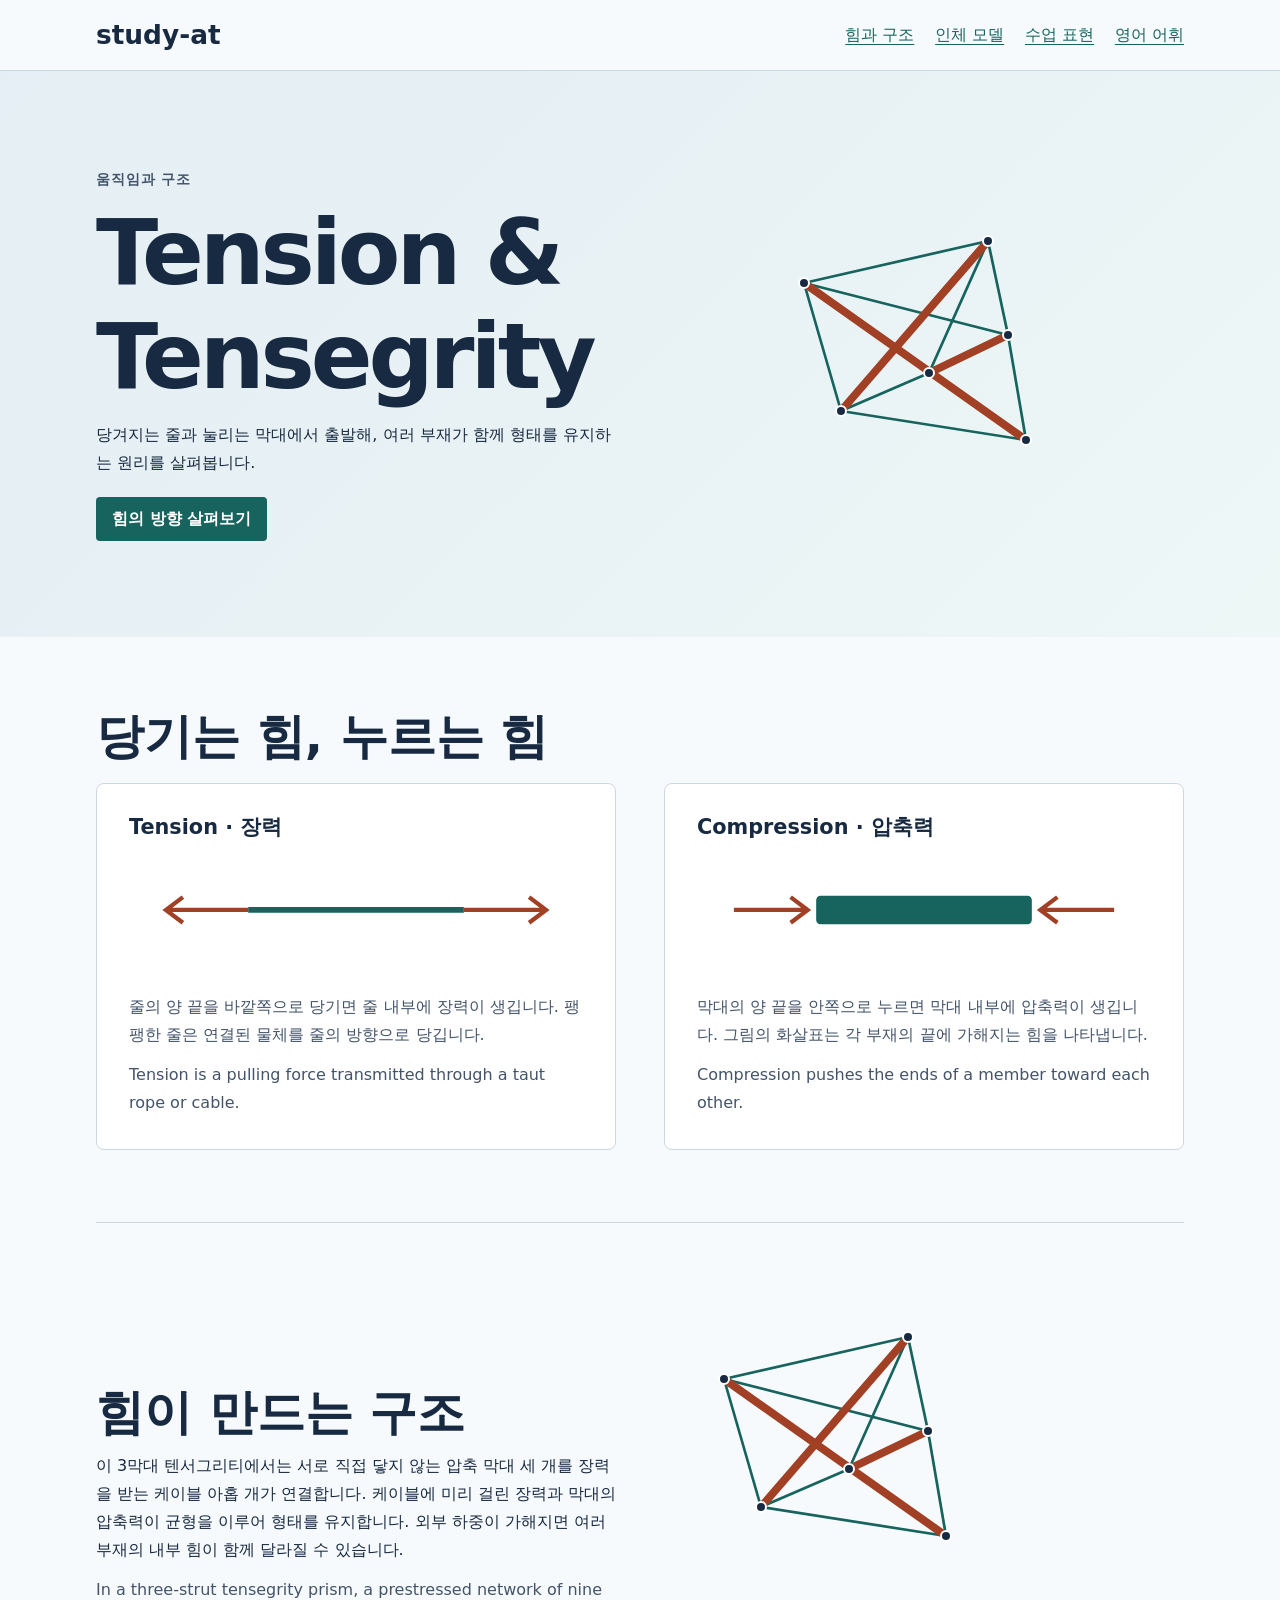
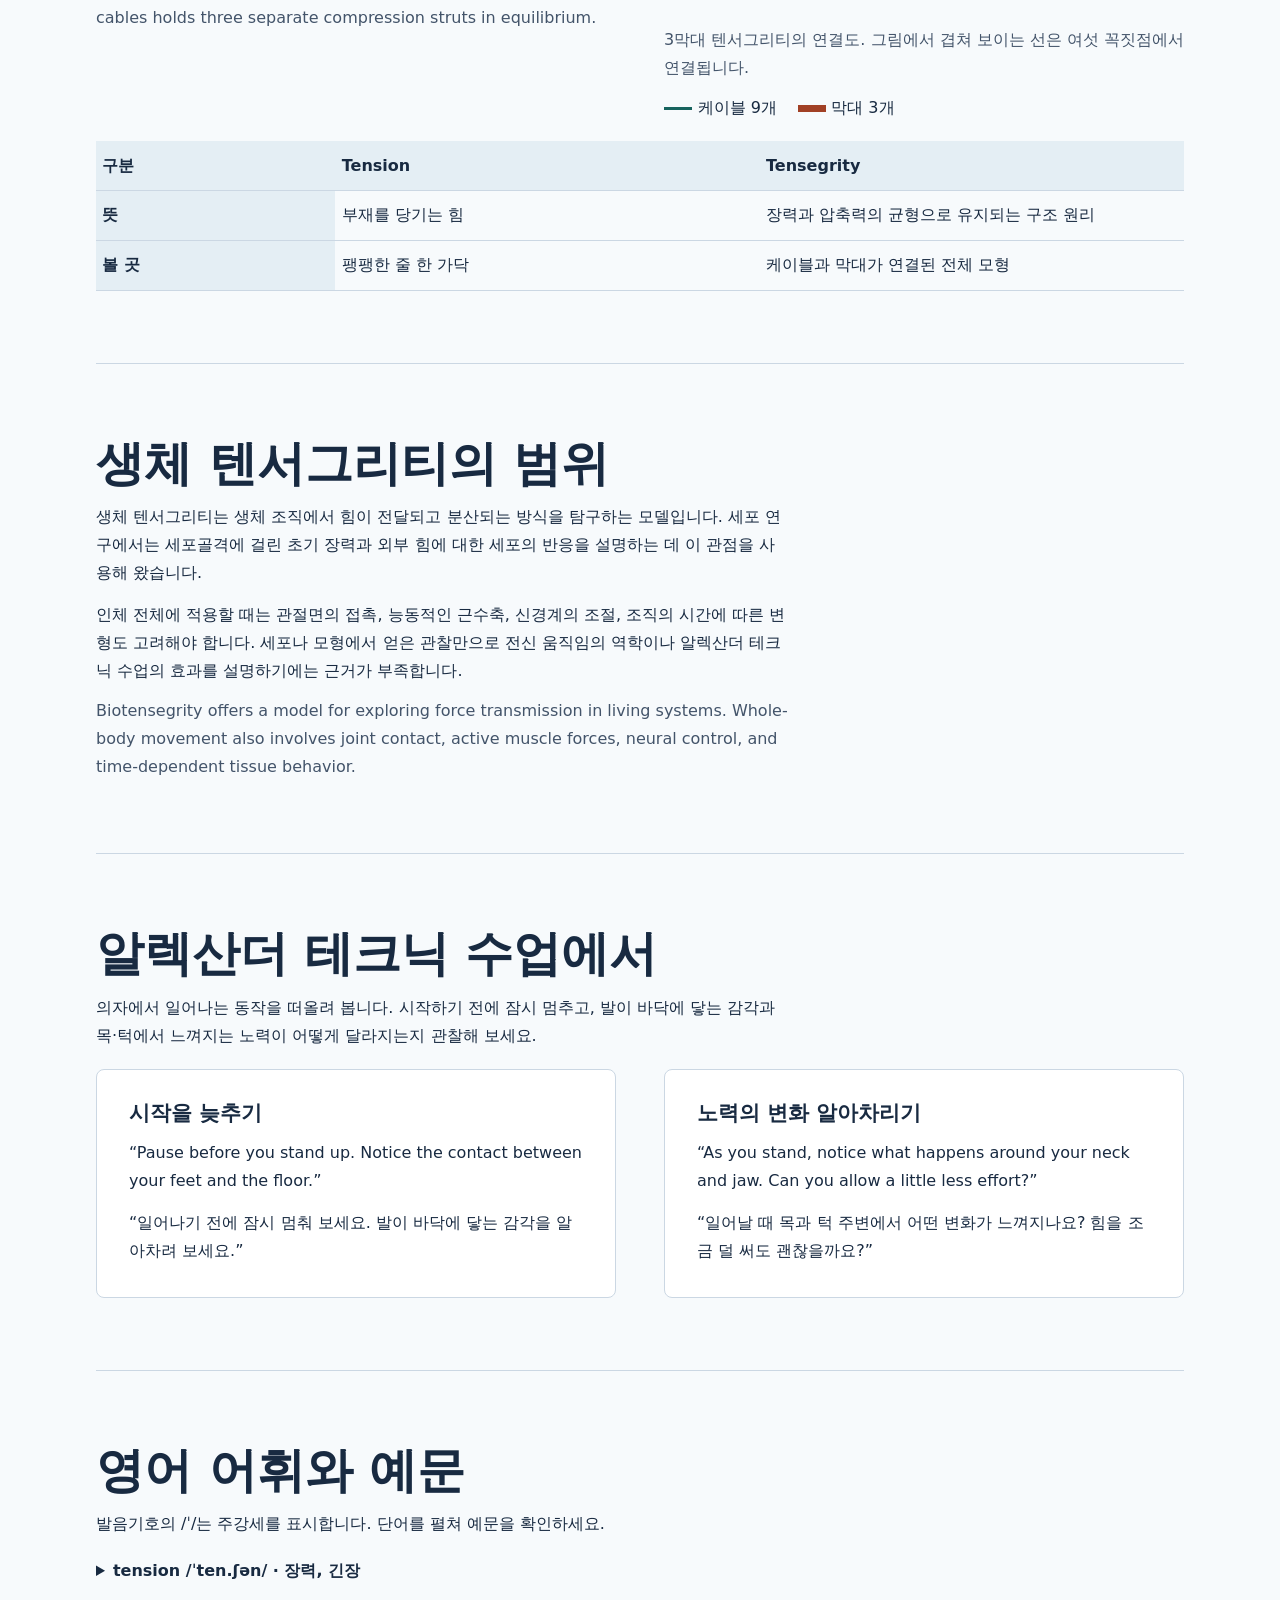
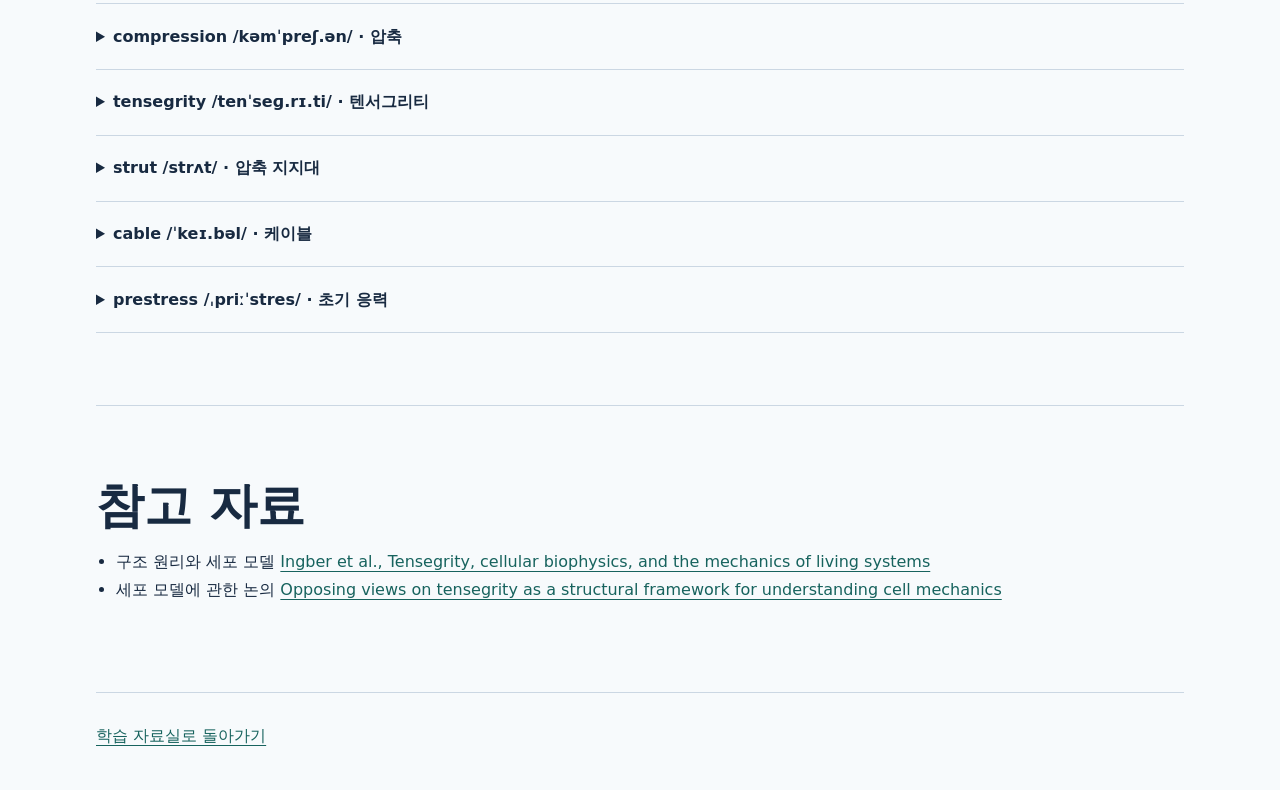
==== lessons/tension-tensegrity.html @ 8dad321e "Add lessons/tension-tensegrity.html" ====
<!doctype html>
<html lang="ko">
<head><meta charset="utf-8"><meta name="viewport" content="width=device-width,initial-scale=1"><meta name="description" content="장력, 압축력, 텐서그리티를 그림과 한영 예문으로 배우는 알렉산더 테크닉 학습 자료"><title>Tension &amp; Tensegrity · study-at</title><link rel="stylesheet" href="../style.css"></head>
<body>
<a class="skip" href="#main">본문으로 건너뛰기</a>
<header><div class="wrap bar"><a class="brand" lang="en" href="../">study-at</a><nav aria-label="이 자료의 목차"><a href="#forces">힘과 구조</a><a href="#body">인체 모델</a><a href="#practice">수업 표현</a><a href="#words">영어 어휘</a></nav></div></header>
<main id="main">
<div class="hero"><div class="wrap hero-grid"><div><p class="eyebrow">움직임과 구조</p><h1 lang="en">Tension &amp;<br>Tensegrity</h1><p>당겨지는 줄과 눌리는 막대에서 출발해, 여러 부재가 함께 형태를 유지하는 원리를 살펴봅니다.</p><a class="button" href="#forces">힘의 방향 살펴보기</a></div><img src="prism.svg" width="360" height="310" alt="" style="max-width:100%;height:auto"></div></div>
<section class="wrap block" id="forces"><h2>당기는 힘, 누르는 힘</h2>
<div class="cards">
<figure class="card"><h3><span lang="en">Tension</span> · 장력</h3>
<svg viewBox="0 0 320 100" role="img" aria-label="줄의 왼쪽 끝은 왼쪽으로, 오른쪽 끝은 오른쪽으로 당깁니다">
<path stroke="#17635e" stroke-width="4" d="M84 50H236"/><path class="force" d="M84 50H26m12-9-12 9 12 9M236 50h58m-12-9 12 9-12 9"/>
</svg><figcaption>줄의 양 끝을 바깥쪽으로 당기면 줄 내부에 장력이 생깁니다. 팽팽한 줄은 연결된 물체를 줄의 방향으로 당깁니다.</figcaption><p class="english" lang="en">Tension is a pulling force transmitted through a taut rope or cable.</p></figure>
<figure class="card"><h3><span lang="en">Compression</span> · 압축력</h3>
<svg viewBox="0 0 320 100" role="img" aria-label="막대의 양 끝에 중심을 향하는 화살표가 있습니다">
<rect x="84" y="40" width="152" height="20" rx="3" fill="#17635e"/><path class="force" d="M26 50h52m-12-9 12 9-12 9M294 50h-52m12-9-12 9 12 9"/>
</svg><figcaption>막대의 양 끝을 안쪽으로 누르면 막대 내부에 압축력이 생깁니다. 그림의 화살표는 각 부재의 끝에 가해지는 힘을 나타냅니다.</figcaption><p class="english" lang="en">Compression pushes the ends of a member toward each other.</p></figure>
</div></section>
<section class="wrap block" id="structure"><div class="hero-grid"><div><h2>힘이 만드는 구조</h2><p>이 3막대 텐서그리티에서는 서로 직접 닿지 않는 압축 막대 세 개를 장력을 받는 케이블 아홉 개가 연결합니다. 케이블에 미리 걸린 장력과 막대의 압축력이 균형을 이루어 형태를 유지합니다. 외부 하중이 가해지면 여러 부재의 내부 힘이 함께 달라질 수 있습니다.</p><p class="english" lang="en">In a three-strut tensegrity prism, a prestressed network of nine cables holds three separate compression struts in equilibrium.</p></div>
<figure><img src="prism.svg" width="360" height="310" alt="삼각형 두 개와 층 사이를 잇는 케이블 세 개, 서로 다른 꼭짓점을 연결하는 두꺼운 압축 막대 세 개" style="max-width:100%;height:auto"><figcaption>3막대 텐서그리티의 연결도. 그림에서 겹쳐 보이는 선은 여섯 꼭짓점에서 연결됩니다.</figcaption><div class="legend"><span><i class="key" aria-hidden="true"></i>케이블 9개</span><span><i class="key strut" aria-hidden="true"></i>막대 3개</span></div></figure></div>
<table aria-label="장력과 텐서그리티 비교"><thead><tr><th scope="col">구분</th><th scope="col" lang="en">Tension</th><th scope="col" lang="en">Tensegrity</th></tr></thead><tbody>
<tr><th scope="row">뜻</th><td>부재를 당기는 힘</td><td>장력과 압축력의 균형으로 유지되는 구조 원리</td></tr>
<tr><th scope="row">볼 곳</th><td>팽팽한 줄 한 가닥</td><td>케이블과 막대가 연결된 전체 모형</td></tr>
</tbody></table></section>
<section class="wrap block" id="body"><h2>생체 텐서그리티의 범위</h2><p>생체 텐서그리티는 생체 조직에서 힘이 전달되고 분산되는 방식을 탐구하는 모델입니다. 세포 연구에서는 세포골격에 걸린 초기 장력과 외부 힘에 대한 세포의 반응을 설명하는 데 이 관점을 사용해 왔습니다.</p><p>인체 전체에 적용할 때는 관절면의 접촉, 능동적인 근수축, 신경계의 조절, 조직의 시간에 따른 변형도 고려해야 합니다. 세포나 모형에서 얻은 관찰만으로 전신 움직임의 역학이나 알렉산더 테크닉 수업의 효과를 설명하기에는 근거가 부족합니다.</p><p class="english" lang="en">Biotensegrity offers a model for exploring force transmission in living systems. Whole-body movement also involves joint contact, active muscle forces, neural control, and time-dependent tissue behavior.</p></section>
<section class="wrap block" id="practice"><h2>알렉산더 테크닉 수업에서</h2><p>의자에서 일어나는 동작을 떠올려 봅니다. 시작하기 전에 잠시 멈추고, 발이 바닥에 닿는 감각과 목·턱에서 느껴지는 노력이 어떻게 달라지는지 관찰해 보세요.</p>
<div class="cards"><article class="card"><h3>시작을 늦추기</h3><p lang="en">“Pause before you stand up. Notice the contact between your feet and the floor.”</p><p>“일어나기 전에 잠시 멈춰 보세요. 발이 바닥에 닿는 감각을 알아차려 보세요.”</p></article>
<article class="card"><h3>노력의 변화 알아차리기</h3><p lang="en">“As you stand, notice what happens around your neck and jaw. Can you allow a little less effort?”</p><p>“일어날 때 목과 턱 주변에서 어떤 변화가 느껴지나요? 힘을 조금 덜 써도 괜찮을까요?”</p></article></div>
</section>
<section class="wrap block" id="words"><h2>영어 어휘와 예문</h2>
<p>발음기호의 /ˈ/는 주강세를 표시합니다. 단어를 펼쳐 예문을 확인하세요.</p>
<details><summary><span lang="en">tension /ˈten.ʃən/</span> · 장력, 긴장</summary><p lang="en">The cable is under tension. I feel tension in my jaw.</p><p>케이블에 장력이 걸려 있다. 턱에서 긴장감이 느껴진다. <span lang="en">Under tension</span>은 역학적 상태, <span lang="en">feel tension</span>은 여기서 주관적 감각을 표현합니다.</p></details>
<details><summary><span lang="en">compression /kəmˈpreʃ.ən/</span> · 압축</summary><p lang="en">The strut is in compression.</p><p>막대가 압축력을 받고 있다.</p></details>
<details><summary><span lang="en">tensegrity /tenˈseɡ.rɪ.ti/</span> · 텐서그리티</summary><p lang="en">The tensegrity model holds its shape through a balance of tension and compression.</p><p>텐서그리티 모형은 장력과 압축력의 균형으로 형태를 유지한다.</p></details>
<details><summary><span lang="en">strut /strʌt/</span> · 압축 지지대</summary><p lang="en">Each strut connects two nodes.</p><p>각 막대는 두 꼭짓점을 연결한다.</p></details>
<details><summary><span lang="en">cable /ˈkeɪ.bəl/</span> · 케이블</summary><p lang="en">The cables pull on the ends of the struts.</p><p>케이블은 막대의 끝을 당긴다.</p></details>
<details><summary><span lang="en">prestress /ˌpriːˈstres/</span> · 초기 응력</summary><p lang="en">The model has prestress before any extra load is applied.</p><p>모형에는 추가 하중을 가하기 전부터 초기 응력이 걸려 있다.</p></details>
</section>
<section class="wrap block"><h2>참고 자료</h2><ul>
<li>구조 원리와 세포 모델 <a href="https://pmc.ncbi.nlm.nih.gov/articles/PMC4112545/" lang="en">Ingber et al., Tensegrity, cellular biophysics, and the mechanics of living systems</a></li>
<li>세포 모델에 관한 논의 <a href="https://journals.physiology.org/doi/full/10.1152/jappl.2000.89.4.1663" lang="en">Opposing views on tensegrity as a structural framework for understanding cell mechanics</a></li>
</ul></section>
</main><footer class="wrap"><a href="../">학습 자료실로 돌아가기</a></footer>
</body></html>
---- style.css ----
:root{color-scheme:light;--paper:#f7fafc;--ink:#182a41;--muted:#43546a;--green:#17635e;--line:#cbd7e3;--clay:#a14025;--wash:#e4eef4;--white:#ffffff}
*{box-sizing:border-box}
body{margin:0;background:var(--paper);color:var(--ink);font:1rem/1.75 system-ui,"Apple SD Gothic Neo",sans-serif}
.wrap{width:min(100% - 2.5rem,68rem);margin-inline:auto}
header{border-bottom:1px solid var(--line)}
.bar, nav,.legend{display:flex;align-items:center;flex-wrap:wrap;gap:.5rem 1.3rem}
.bar{justify-content:space-between;padding-block:.8rem}
nav a,.brand{display:inline-flex;align-items:center;min-height:44px}
.brand{font:700 1.65rem system-ui,sans-serif;text-decoration:none;color:var(--ink)}
a{color:var(--green);text-underline-offset:.22em}
:focus-visible{outline:3px solid var(--clay);outline-offset:4px}
.skip{position:absolute;top:.5rem;left:.5rem;transform:translateY(-150%);background:var(--white);padding:.5rem;z-index:2}
.skip:focus{transform:none}
.hero{padding-block:clamp(2.7rem,8vw,6rem);background:var(--wash)}
.hero-grid,.cards{display:grid;grid-template-columns:repeat(2,minmax(0,1fr));gap:clamp(1rem,4vw,3rem);align-items:center}
small,.eyebrow{font-size:.875rem;color:var(--muted);letter-spacing:.06em}
h1,h2,h3,p,figure{margin:0}
h1,h2,h3{line-height:1.13}
h1,h2{font-family:system-ui,"Apple SD Gothic Neo",sans-serif}
h1{font-size:clamp(2.9rem,8vw,6.8rem);letter-spacing:-.045em}
h2{font-size:clamp(1.75rem,5vw,3rem)}
h3{font-size:1.3rem}
p{margin-top:.85rem;max-width:68ch}
section.block{padding-block:clamp(2.5rem,6vw,4.5rem);border-bottom:1px solid var(--line)}
.card{background:var(--white);border:1px solid var(--line);border-radius:.5rem;padding:clamp(1rem,3vw,2rem);align-self:stretch}
.cards,.card + .card{margin-top:1.2rem}
.cards .card + .card{margin-top:0}
.tag{color:var(--clay);font-weight:700}
.eyebrow{margin:0 0 .65rem;font-weight:700}
.button{display:inline-flex;min-height:44px;align-items:center;margin-top:1.25rem;padding:.45rem 1rem;background:var(--green);color:var(--white);border-radius:.25rem;text-decoration:none;font-weight:650}
svg{width:100%;height:auto;display:block}
.cables{stroke:#17635e;stroke-width:2.5;fill:none;stroke-linejoin:round}
.struts{stroke:#a14025;stroke-width:8;fill:none;stroke-linecap:round}
.joints{fill:#182a41;stroke:#ffffff;stroke-width:1.8}
.force{stroke:#a14025;stroke-width:3;fill:none}
figcaption,.english{color:var(--muted);margin-top:.75rem}
.legend{margin-top:.75rem}
.key{display:inline-block;width:1.75rem;vertical-align:middle;margin-right:.35rem;border-top:3px solid var(--green)}
.key.strut{border-top:7px solid var(--clay)}
table{border-collapse:collapse;width:100%;margin-top:1.2rem;table-layout:fixed}
th,td{vertical-align:top;text-align:left;border-bottom:1px solid var(--line);padding:.65rem .4rem;overflow-wrap:anywhere}
thead,tbody th{background:var(--wash)}
th:first-child{width:22%}
details{border-bottom:1px solid var(--line);padding-block:.6rem}
summary{cursor:pointer;padding:.55rem 0;font-weight:700;min-height:44px}
footer{padding-block:1.8rem 2.5rem;color:var(--muted)}
ul{padding-left:1.25em}
@media(max-width:43rem){.hero-grid,.cards{grid-template-columns:1fr}.hero svg{max-width:20rem;margin-inline:auto}}
.hero{background:linear-gradient(135deg,#e4eef4,#edf7f6)}
.hero-grid>img{justify-self:center;max-width:min(100%,23rem)!important}
h1{font-size:clamp(2.65rem,7.3vw,5.7rem)}
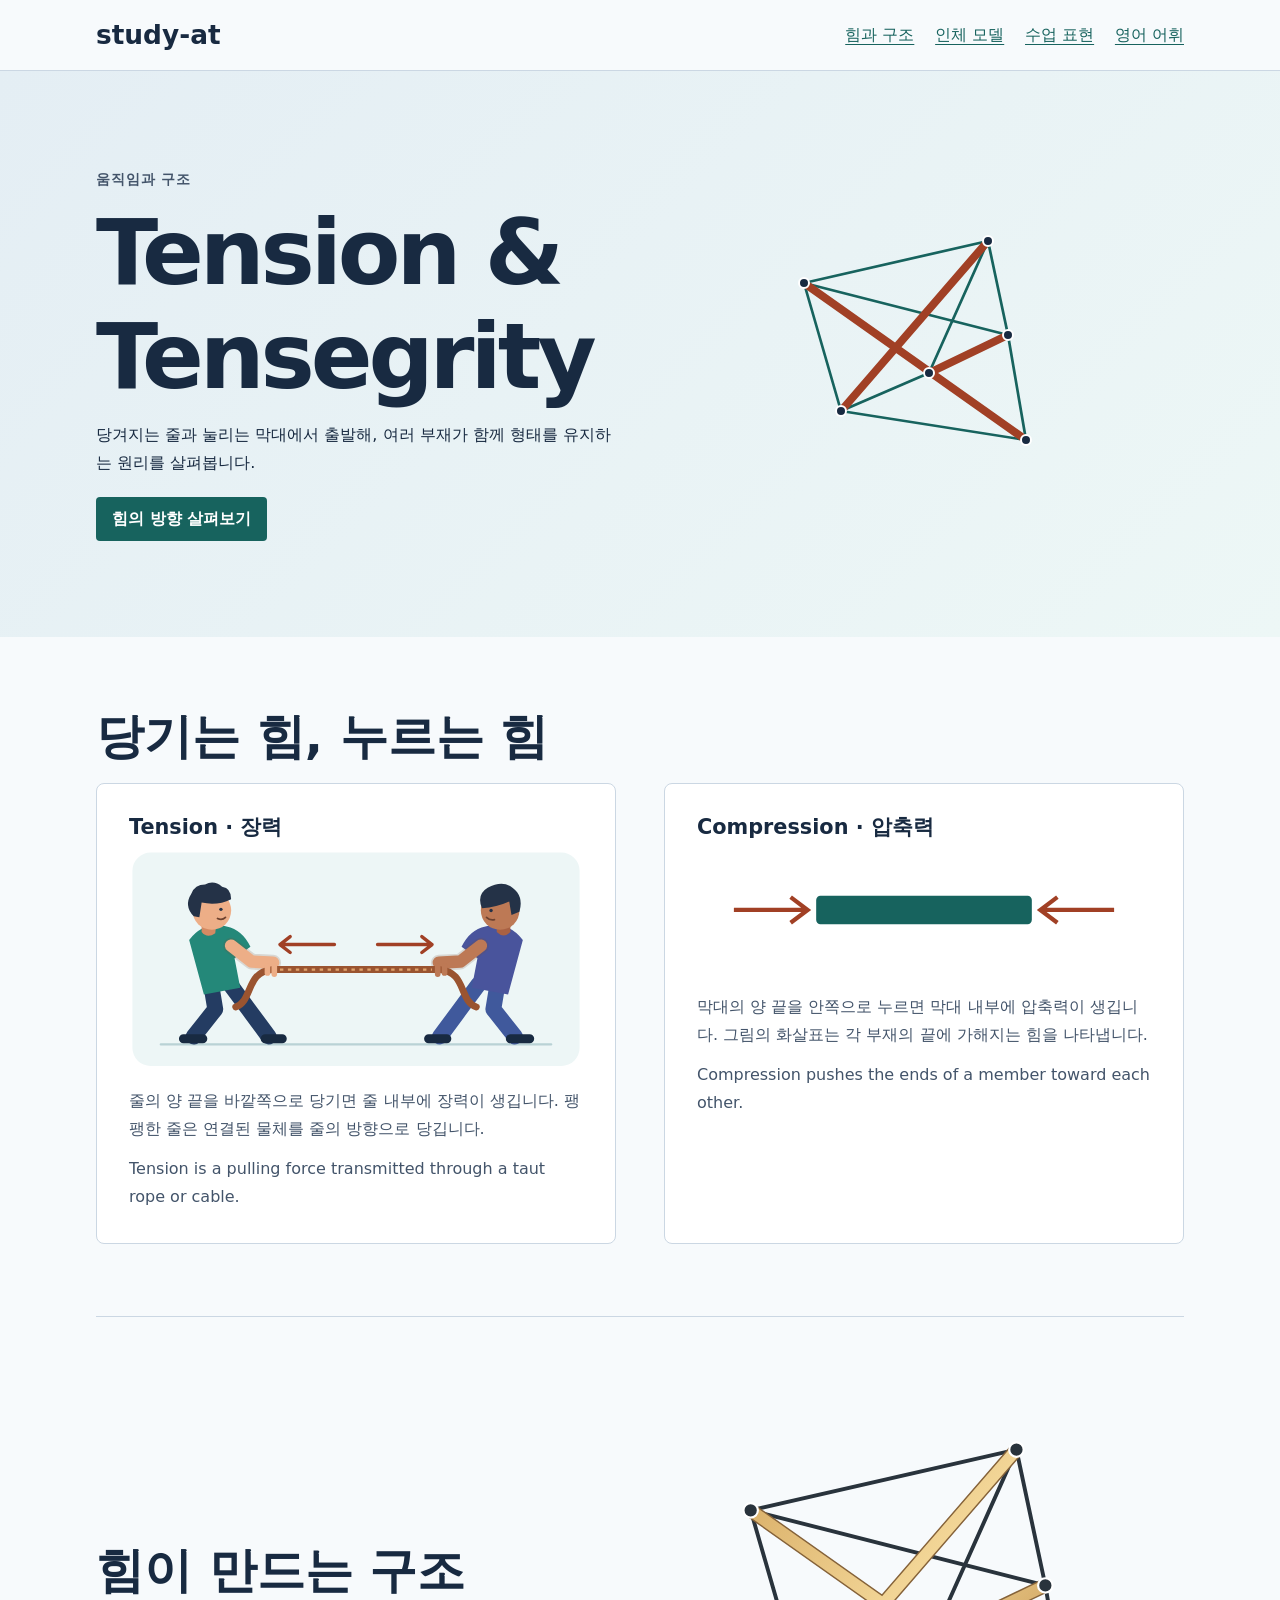
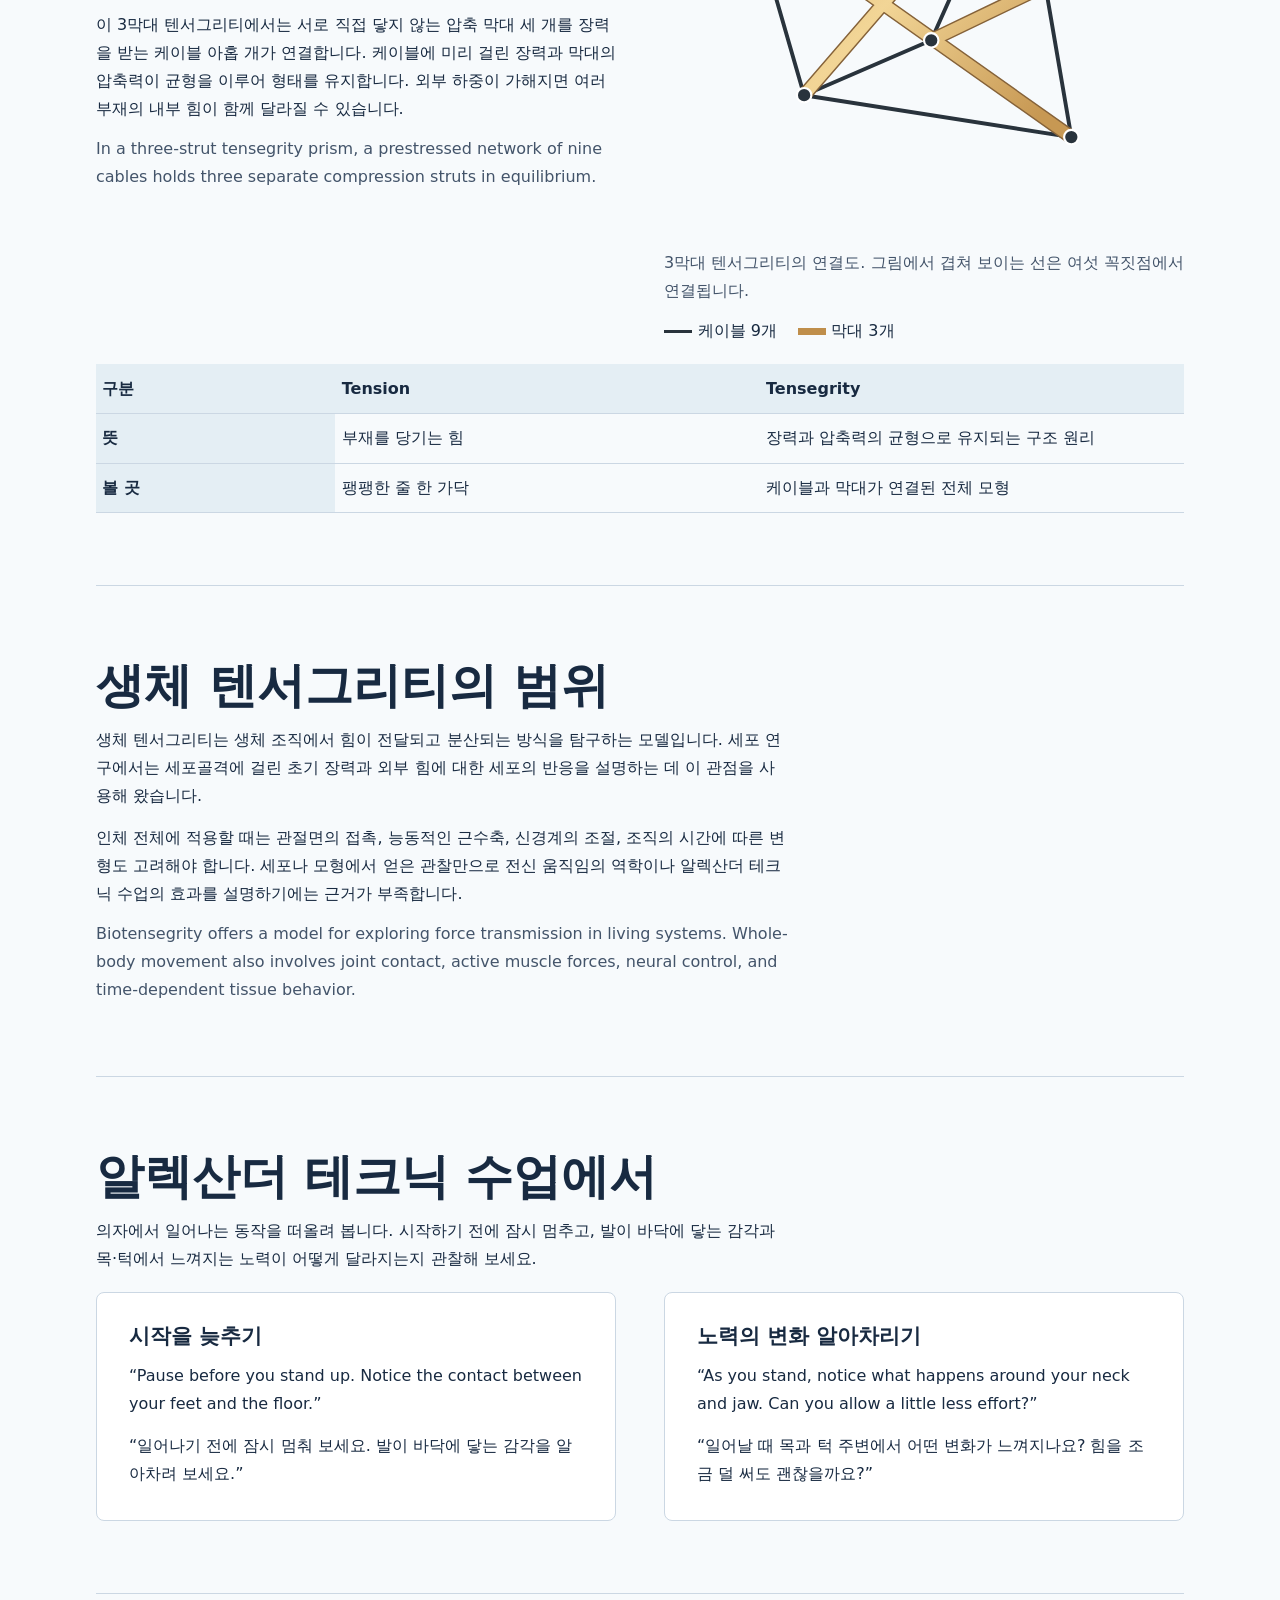
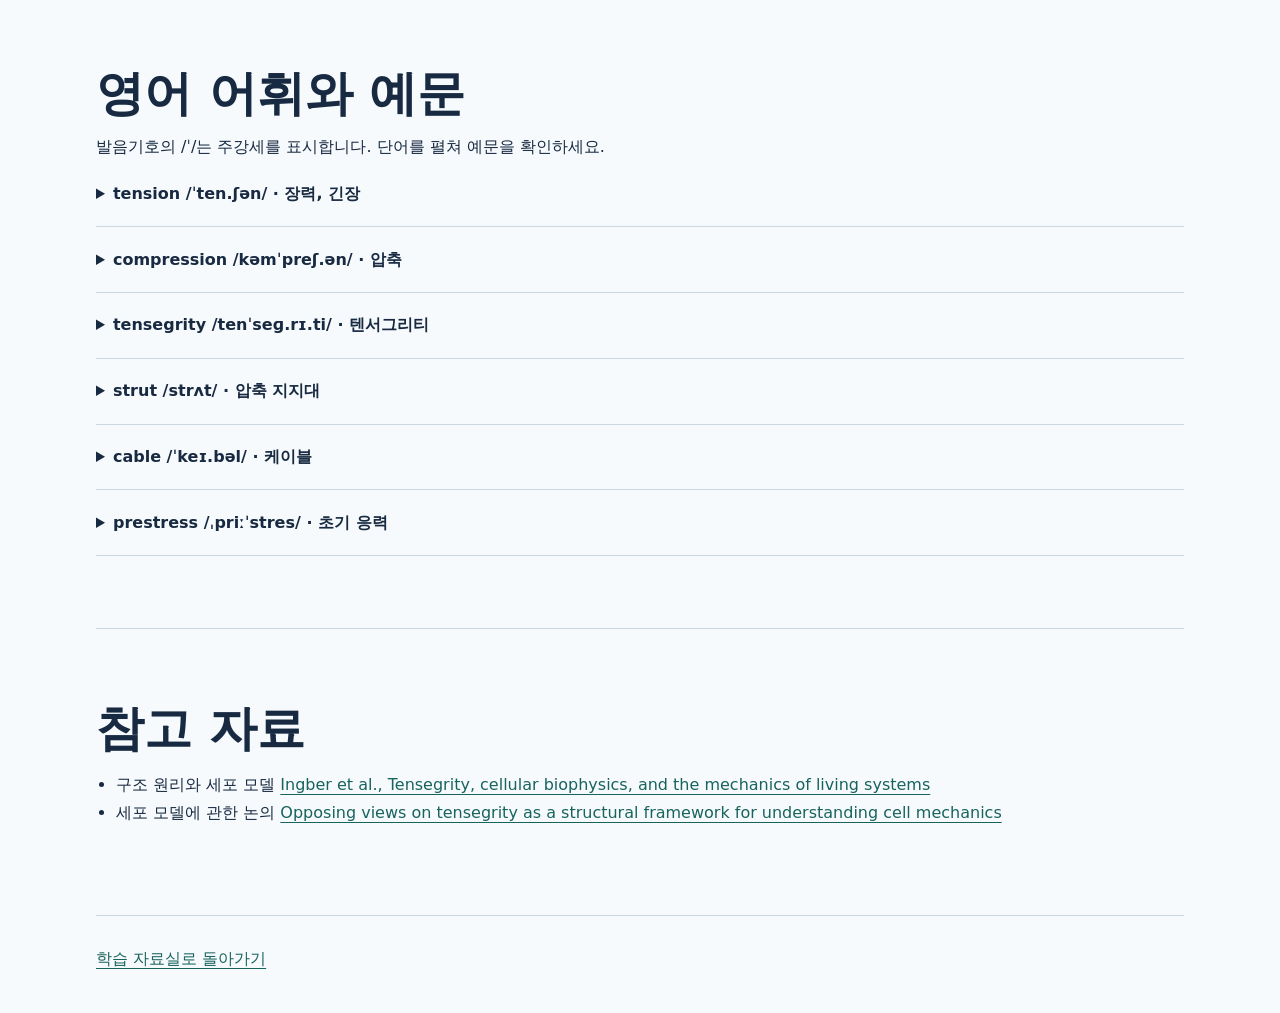
==== commit 83863b16: "Illustrate tension with people and give struts a wood finish" ====
--- a/lessons/tension-tensegrity.html
+++ b/lessons/tension-tensegrity.html
@@ -9,8 +9,33 @@
 <section class="wrap block" id="forces"><h2>당기는 힘, 누르는 힘</h2>
 <div class="cards">
 <figure class="card"><h3><span lang="en">Tension</span> · 장력</h3>
-<svg viewBox="0 0 320 100" role="img" aria-label="줄의 왼쪽 끝은 왼쪽으로, 오른쪽 끝은 오른쪽으로 당깁니다">
-<path stroke="#17635e" stroke-width="4" d="M84 50H236"/><path class="force" d="M84 50H26m12-9-12 9 12 9M236 50h58m-12-9 12 9-12 9"/>
+<svg viewBox="0 0 400 208" role="img" aria-label="두 사람이 팽팽한 줄을 잡아당깁니다. 왼쪽 사람은 줄을 왼쪽으로, 오른쪽 사람은 줄을 오른쪽으로 당깁니다.">
+  <rect x="3" y="12" width="394" height="188" rx="16" fill="#edf6f6"/>
+  <path d="M28 181H372" stroke="#b9d2d5" stroke-width="2" stroke-linecap="round"/>
+  <!-- Feet and legs brace against the floor. -->
+  <path d="m72 126 4 24-19 24m32-46 17 23 17 23" fill="none" stroke="#243c62" stroke-width="14" stroke-linecap="round" stroke-linejoin="round"/>
+  <path d="m325 126-4 24 19 24m-32-46-17 23-17 23" fill="none" stroke="#40599c" stroke-width="14" stroke-linecap="round" stroke-linejoin="round"/>
+  <path d="M48 176h17m55 0h15m201 0h17m-89 0h16" fill="none" stroke="#182a41" stroke-width="8" stroke-linecap="round"/>
+  <!-- Torso silhouettes and faces. -->
+  <path d="M53 89q13-17 33-12 14 3 21 18l-14 10 5 26-32 6z" fill="#248879"/>
+  <path d="M347 89q-13-17-33-12-14 3-21 18l14 10-5 26 32 6z" fill="#49549c"/>
+  <path d="M64 74v8q5 6 12 1l1-10" fill="#d48a63"/>
+  <path d="M324 73v9q6 6 12 0v-9" fill="#a96143"/>
+  <circle cx="73" cy="63" r="17" fill="#edae87"/>
+  <circle cx="327" cy="63" r="17" fill="#bd7955"/>
+  <path d="M57 68q-9-9-2-20 3-8 12-8 8-4 15 2 8 1 8 11-12 6-26 3l-2 13z" fill="#243247"/>
+  <path d="M311 61q-5-12 5-18 16-9 26 4 5 7 2 17l-7 3-2-12q-11 5-24 6z" fill="#243247"/>
+  <g fill="#243247"><circle cx="81" cy="62" r="1.5"/><circle cx="319" cy="63" r="1.5"/></g>
+  <path d="M78 70q4 2 7-1m230 0q3 3 7 2" fill="none" stroke="#6e422f" stroke-width="1.5" stroke-linecap="round"/>
+  <!-- Hands meet the taut central span. The loose tails curve down. -->
+  <path d="m90 94 18 14 19 1m183-15-18 14-19 1" fill="none" stroke="#754735" stroke-opacity=".18" stroke-width="14" stroke-linecap="round" stroke-linejoin="round"/>
+  <path d="m90 94 18 14 19 1" fill="none" stroke="#edae87" stroke-width="11" stroke-linecap="round" stroke-linejoin="round"/>
+  <path d="m310 94-18 14-19 1" fill="none" stroke="#bd7955" stroke-width="11" stroke-linecap="round" stroke-linejoin="round"/>
+  <path d="M94 148c15-5 9-31 32-33h148c23 2 17 28 32 33" fill="none" stroke="#9a5430" stroke-width="6" stroke-linecap="round"/>
+  <path d="M133 115h134" fill="none" stroke="#e0a36c" stroke-width="2" stroke-dasharray="3 4"/>
+  <path d="M128 112v7m-6-7v6" stroke="#edae87" stroke-width="5" stroke-linecap="round"/>
+  <path d="M272 112v7m6-7v6" stroke="#bd7955" stroke-width="5" stroke-linecap="round"/>
+  <path class="force" d="M181 93h-48m9-7-9 7 9 7m77-7h48m-9-7 9 7-9 7" stroke-linecap="round" stroke-linejoin="round"/>
 </svg><figcaption>줄의 양 끝을 바깥쪽으로 당기면 줄 내부에 장력이 생깁니다. 팽팽한 줄은 연결된 물체를 줄의 방향으로 당깁니다.</figcaption><p class="english" lang="en">Tension is a pulling force transmitted through a taut rope or cable.</p></figure>
 <figure class="card"><h3><span lang="en">Compression</span> · 압축력</h3>
 <svg viewBox="0 0 320 100" role="img" aria-label="막대의 양 끝에 중심을 향하는 화살표가 있습니다">
@@ -18,7 +43,17 @@
 </svg><figcaption>막대의 양 끝을 안쪽으로 누르면 막대 내부에 압축력이 생깁니다. 그림의 화살표는 각 부재의 끝에 가해지는 힘을 나타냅니다.</figcaption><p class="english" lang="en">Compression pushes the ends of a member toward each other.</p></figure>
 </div></section>
 <section class="wrap block" id="structure"><div class="hero-grid"><div><h2>힘이 만드는 구조</h2><p>이 3막대 텐서그리티에서는 서로 직접 닿지 않는 압축 막대 세 개를 장력을 받는 케이블 아홉 개가 연결합니다. 케이블에 미리 걸린 장력과 막대의 압축력이 균형을 이루어 형태를 유지합니다. 외부 하중이 가해지면 여러 부재의 내부 힘이 함께 달라질 수 있습니다.</p><p class="english" lang="en">In a three-strut tensegrity prism, a prestressed network of nine cables holds three separate compression struts in equilibrium.</p></div>
-<figure><img src="prism.svg" width="360" height="310" alt="삼각형 두 개와 층 사이를 잇는 케이블 세 개, 서로 다른 꼭짓점을 연결하는 두꺼운 압축 막대 세 개" style="max-width:100%;height:auto"><figcaption>3막대 텐서그리티의 연결도. 그림에서 겹쳐 보이는 선은 여섯 꼭짓점에서 연결됩니다.</figcaption><div class="legend"><span><i class="key" aria-hidden="true"></i>케이블 9개</span><span><i class="key strut" aria-hidden="true"></i>막대 3개</span></div></figure></div>
+<figure><svg viewBox="0 0 360 310" role="img" aria-label="짙은 케이블 아홉 개와 밝은 나무색 압축 막대 세 개가 여섯 꼭짓점에서 연결됩니다">
+<defs><linearGradient id="wood-tone" x1="0%" y1="0%" x2="100%" y2="80%">
+  <stop offset="0%" stop-color="#d6aa62"/>
+  <stop offset="52%" stop-color="#f2d596"/>
+  <stop offset="100%" stop-color="#c79853"/>
+</linearGradient></defs>
+<!-- Three-node triangles, three interlayer cables, and three disjoint struts. -->
+<path fill="none" stroke="#29333c" stroke-width="2.7" stroke-linejoin="round" d="M60 84 L244 42 L264 136 Z M97 212 L185 174 L282 241 Z M60 84 L97 212 M244 42 L185 174 M264 136 L282 241"/>
+<g fill="none" stroke-linecap="round"><path stroke="#856239" stroke-width="10" d="M60 84 L282 241 M244 42 L97 212 M264 136 L185 174"/><path stroke="url(#wood-tone)" stroke-width="8" d="M60 84 L282 241 M244 42 L97 212 M264 136 L185 174"/></g>
+<g fill="#29333c" stroke="#ffffff" stroke-width="1.5"><circle cx="60" cy="84" r="5"/><circle cx="244" cy="42" r="5"/><circle cx="264" cy="136" r="5"/><circle cx="97" cy="212" r="5"/><circle cx="185" cy="174" r="5"/><circle cx="282" cy="241" r="5"/></g>
+</svg><figcaption>3막대 텐서그리티의 연결도. 그림에서 겹쳐 보이는 선은 여섯 꼭짓점에서 연결됩니다.</figcaption><div class="legend"><span><i class="key" style="border-color:#29333c" aria-hidden="true"></i>케이블 9개</span><span><i class="key strut" style="border-color:#bf8e4b" aria-hidden="true"></i>막대 3개</span></div></figure></div>
 <table aria-label="장력과 텐서그리티 비교"><thead><tr><th scope="col">구분</th><th scope="col" lang="en">Tension</th><th scope="col" lang="en">Tensegrity</th></tr></thead><tbody>
 <tr><th scope="row">뜻</th><td>부재를 당기는 힘</td><td>장력과 압축력의 균형으로 유지되는 구조 원리</td></tr>
 <tr><th scope="row">볼 곳</th><td>팽팽한 줄 한 가닥</td><td>케이블과 막대가 연결된 전체 모형</td></tr>
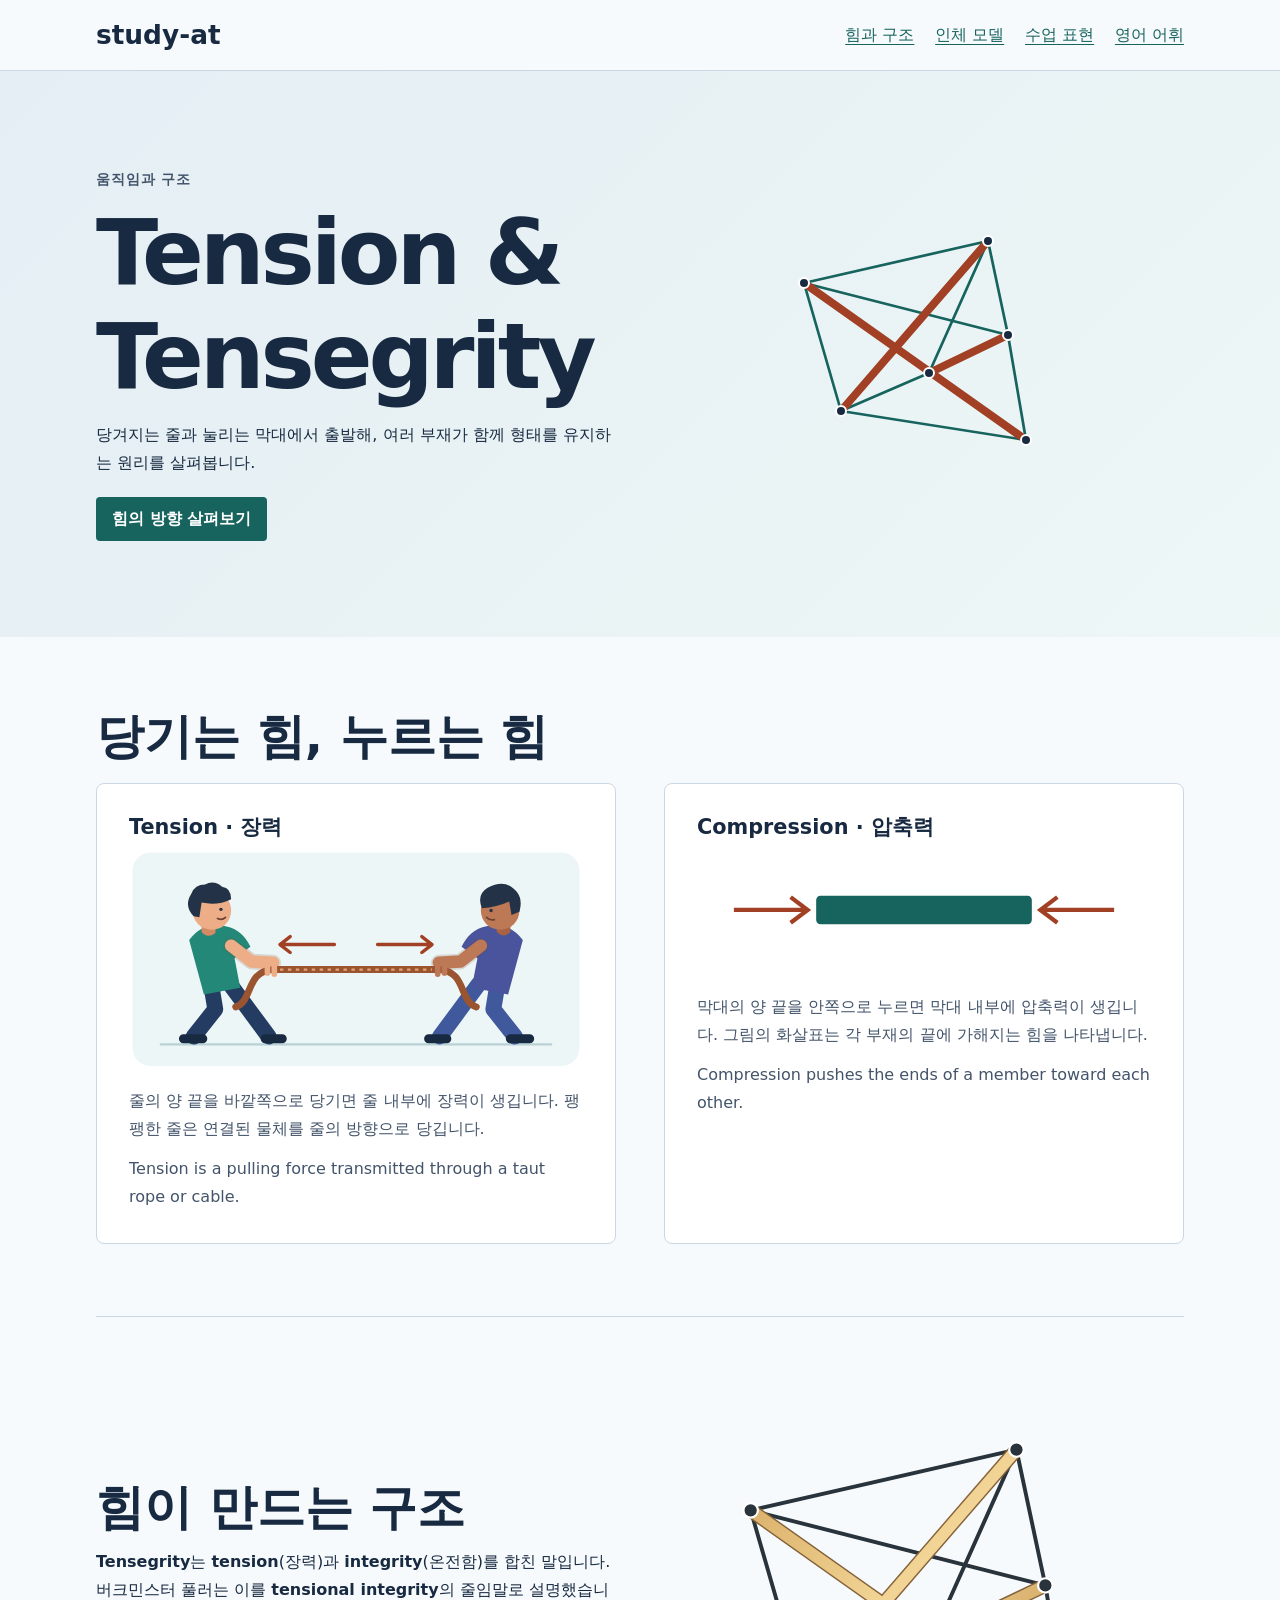
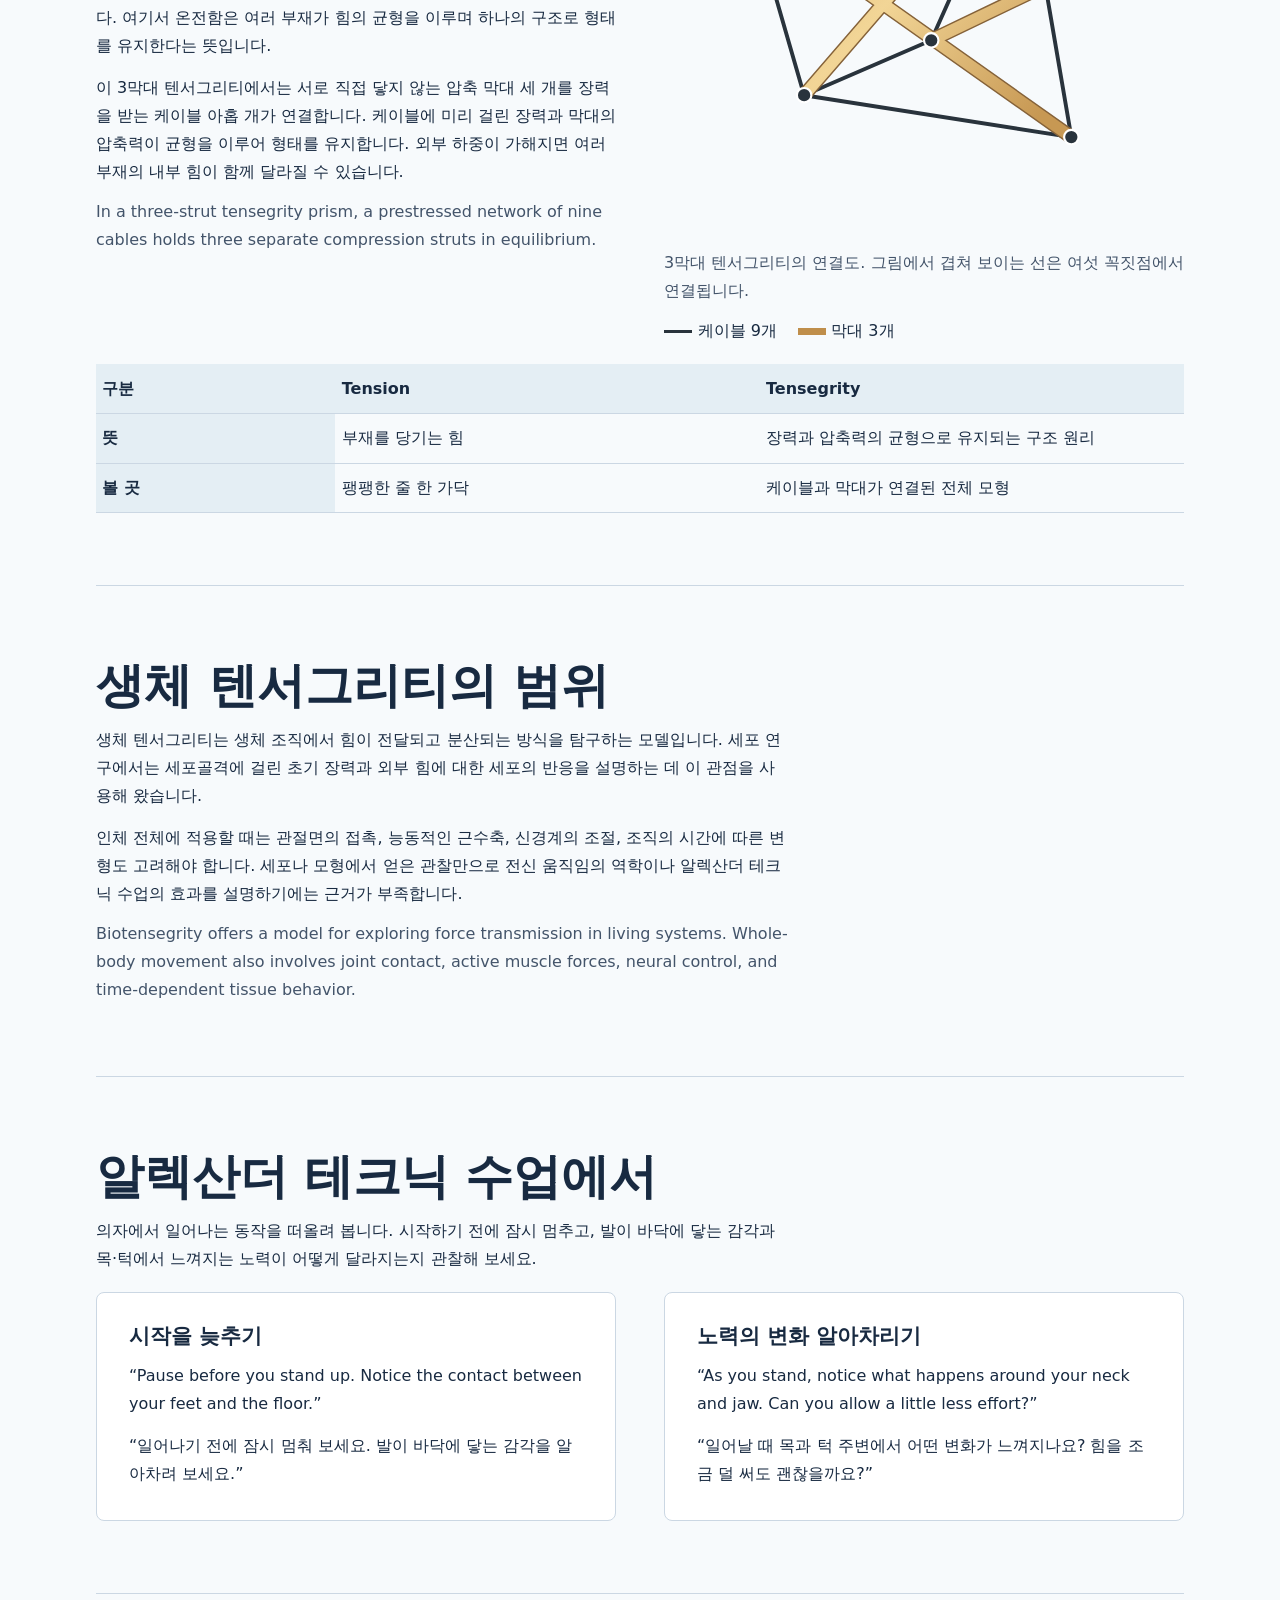
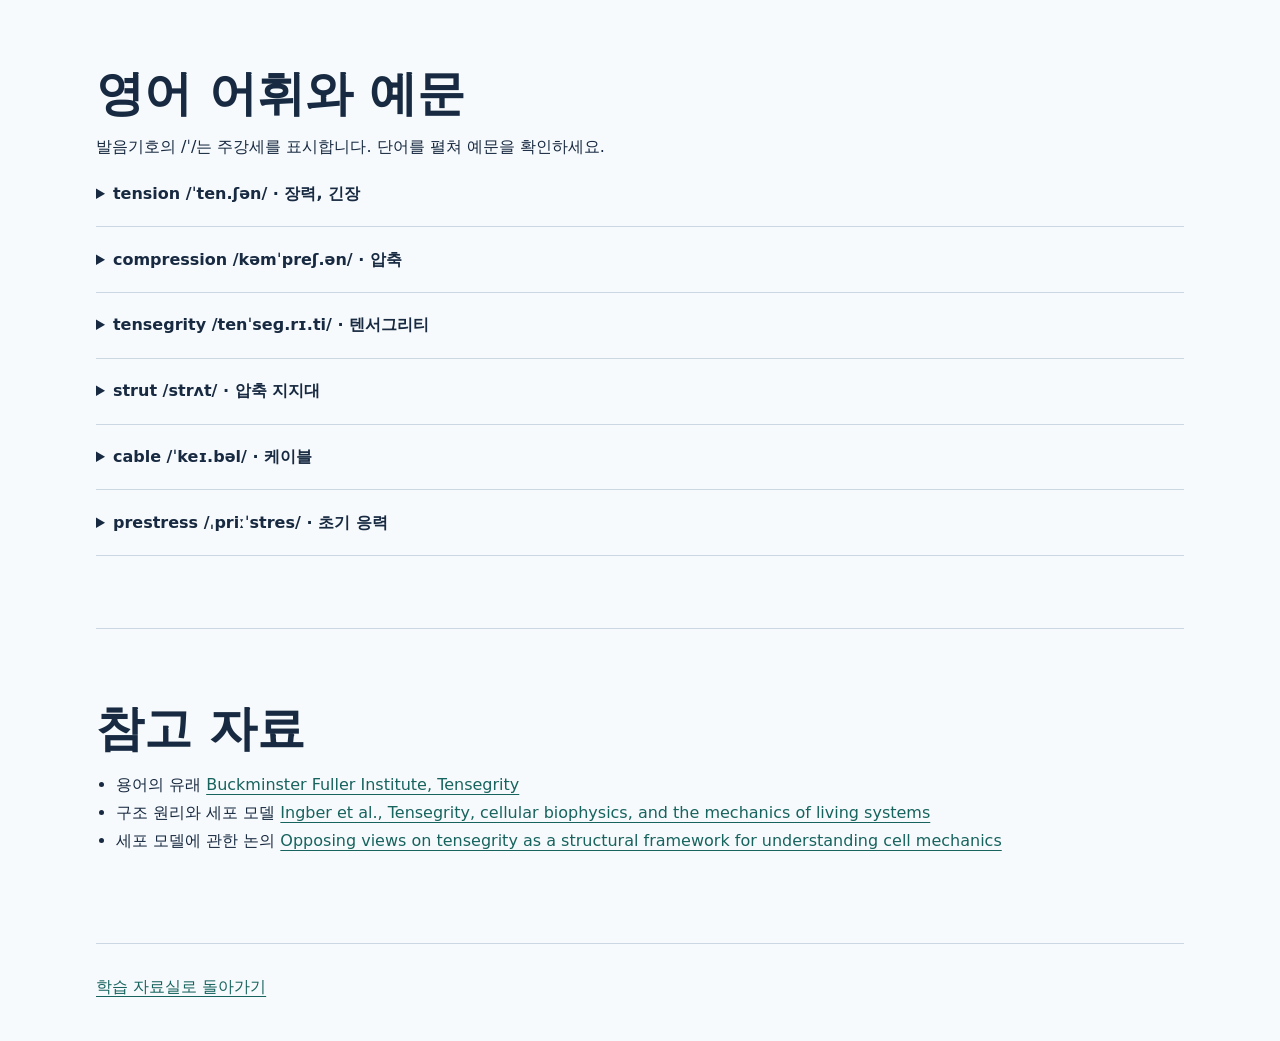
==== commit 06a4d92a: "Explain the origin of the word tensegrity" ====
--- a/lessons/tension-tensegrity.html
+++ b/lessons/tension-tensegrity.html
@@ -42,7 +42,7 @@
 <rect x="84" y="40" width="152" height="20" rx="3" fill="#17635e"/><path class="force" d="M26 50h52m-12-9 12 9-12 9M294 50h-52m12-9-12 9 12 9"/>
 </svg><figcaption>막대의 양 끝을 안쪽으로 누르면 막대 내부에 압축력이 생깁니다. 그림의 화살표는 각 부재의 끝에 가해지는 힘을 나타냅니다.</figcaption><p class="english" lang="en">Compression pushes the ends of a member toward each other.</p></figure>
 </div></section>
-<section class="wrap block" id="structure"><div class="hero-grid"><div><h2>힘이 만드는 구조</h2><p>이 3막대 텐서그리티에서는 서로 직접 닿지 않는 압축 막대 세 개를 장력을 받는 케이블 아홉 개가 연결합니다. 케이블에 미리 걸린 장력과 막대의 압축력이 균형을 이루어 형태를 유지합니다. 외부 하중이 가해지면 여러 부재의 내부 힘이 함께 달라질 수 있습니다.</p><p class="english" lang="en">In a three-strut tensegrity prism, a prestressed network of nine cables holds three separate compression struts in equilibrium.</p></div>
+<section class="wrap block" id="structure"><div class="hero-grid"><div><h2>힘이 만드는 구조</h2><p><strong lang="en">Tensegrity</strong>는 <strong lang="en">tension</strong>(장력)과 <strong lang="en">integrity</strong>(온전함)를 합친 말입니다. 버크민스터 풀러는 이를 <strong lang="en">tensional integrity</strong>의 줄임말로 설명했습니다. 여기서 온전함은 여러 부재가 힘의 균형을 이루며 하나의 구조로 형태를 유지한다는 뜻입니다.</p><p>이 3막대 텐서그리티에서는 서로 직접 닿지 않는 압축 막대 세 개를 장력을 받는 케이블 아홉 개가 연결합니다. 케이블에 미리 걸린 장력과 막대의 압축력이 균형을 이루어 형태를 유지합니다. 외부 하중이 가해지면 여러 부재의 내부 힘이 함께 달라질 수 있습니다.</p><p class="english" lang="en">In a three-strut tensegrity prism, a prestressed network of nine cables holds three separate compression struts in equilibrium.</p></div>
 <figure><svg viewBox="0 0 360 310" role="img" aria-label="짙은 케이블 아홉 개와 밝은 나무색 압축 막대 세 개가 여섯 꼭짓점에서 연결됩니다">
 <defs><linearGradient id="wood-tone" x1="0%" y1="0%" x2="100%" y2="80%">
   <stop offset="0%" stop-color="#d6aa62"/>
@@ -73,6 +73,7 @@
 <details><summary><span lang="en">prestress /ˌpriːˈstres/</span> · 초기 응력</summary><p lang="en">The model has prestress before any extra load is applied.</p><p>모형에는 추가 하중을 가하기 전부터 초기 응력이 걸려 있다.</p></details>
 </section>
 <section class="wrap block"><h2>참고 자료</h2><ul>
+<li>용어의 유래 <a href="https://www.bfi.org/about-fuller/big-ideas/tensegrity/" lang="en">Buckminster Fuller Institute, Tensegrity</a></li>
 <li>구조 원리와 세포 모델 <a href="https://pmc.ncbi.nlm.nih.gov/articles/PMC4112545/" lang="en">Ingber et al., Tensegrity, cellular biophysics, and the mechanics of living systems</a></li>
 <li>세포 모델에 관한 논의 <a href="https://journals.physiology.org/doi/full/10.1152/jappl.2000.89.4.1663" lang="en">Opposing views on tensegrity as a structural framework for understanding cell mechanics</a></li>
 </ul></section>
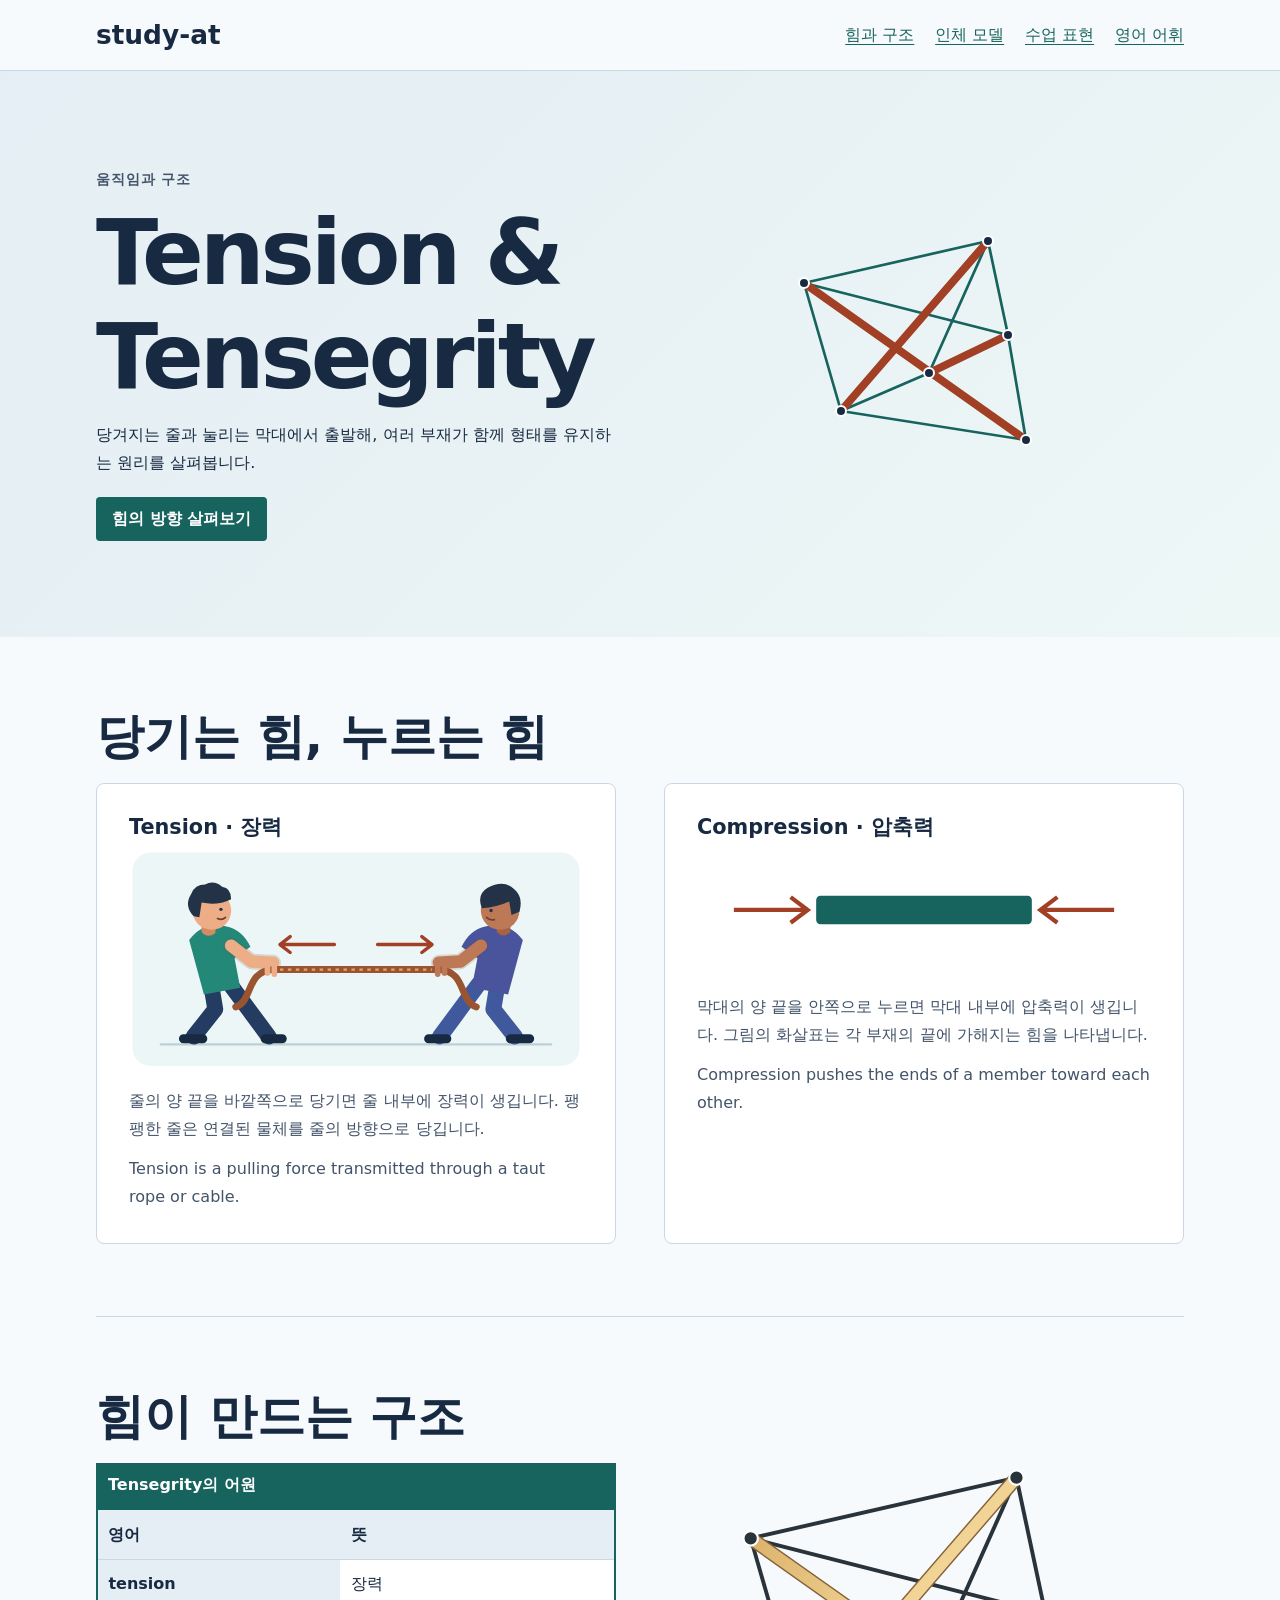
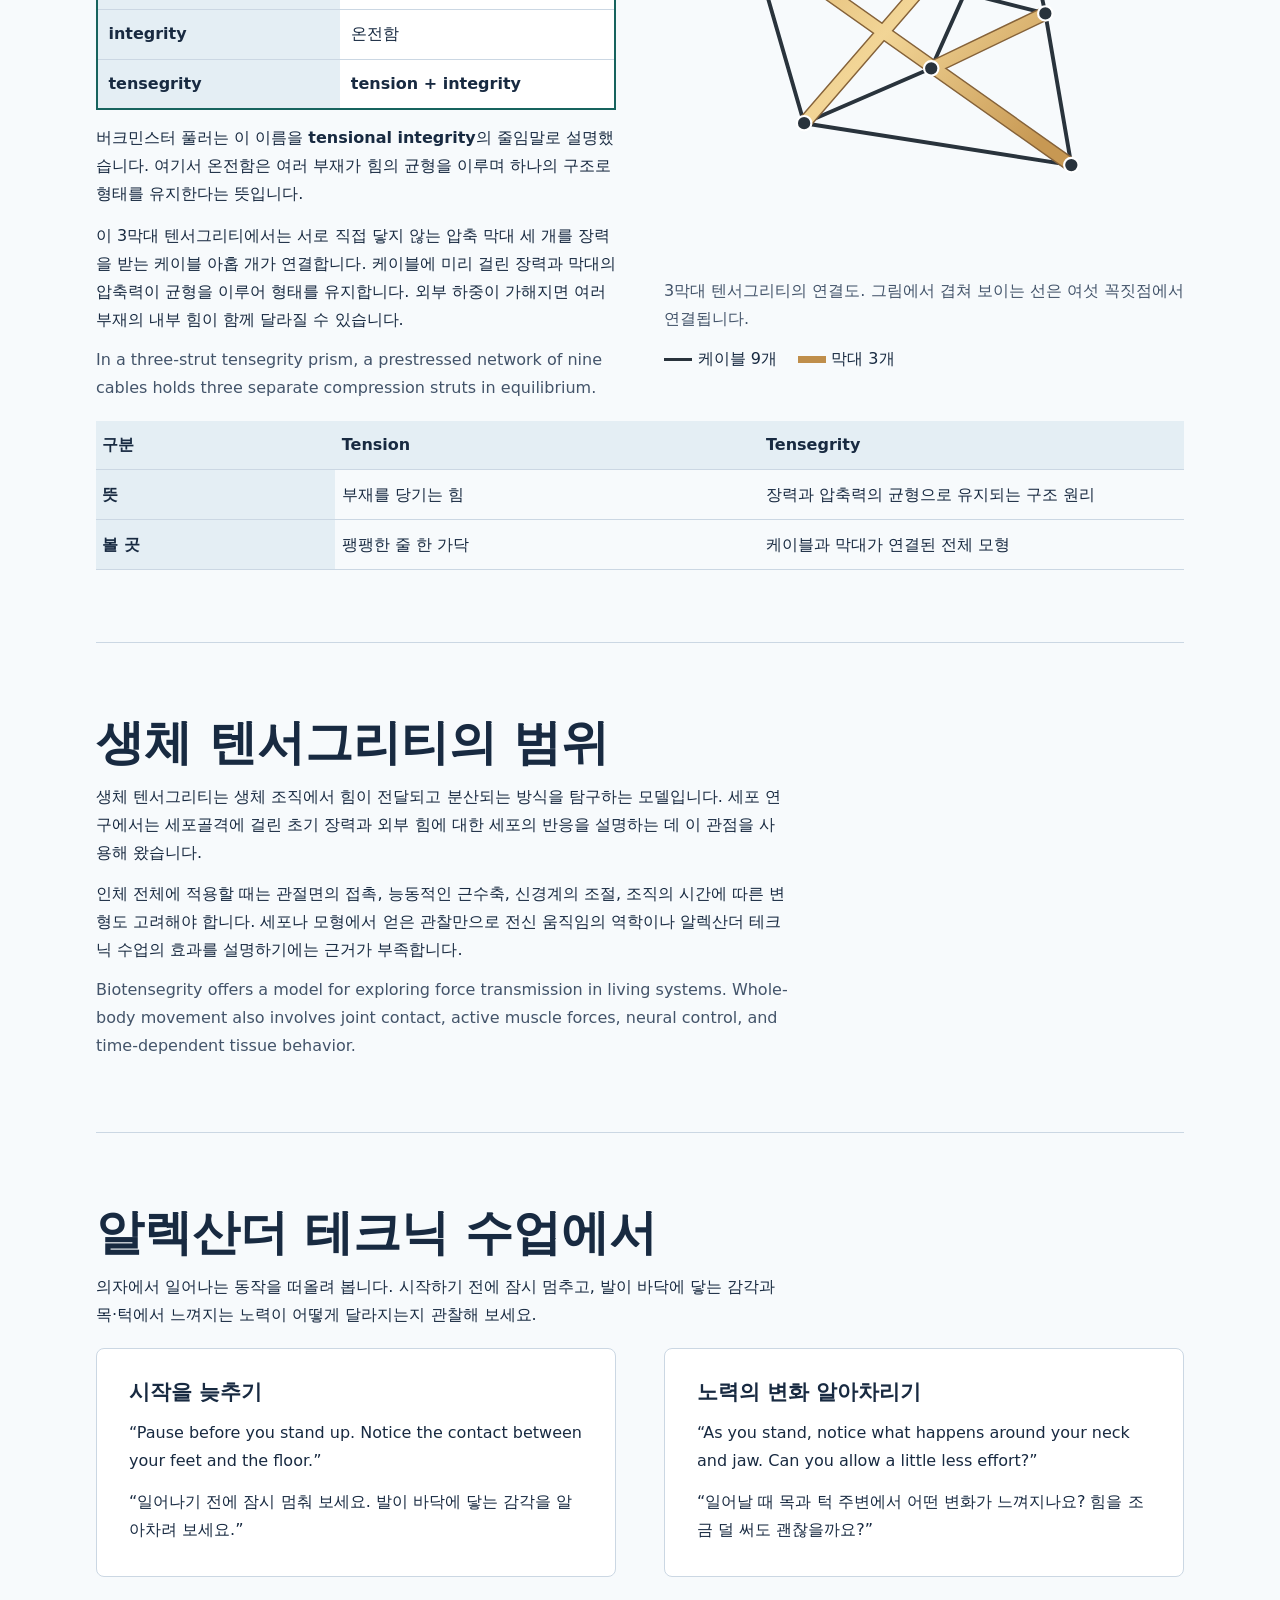
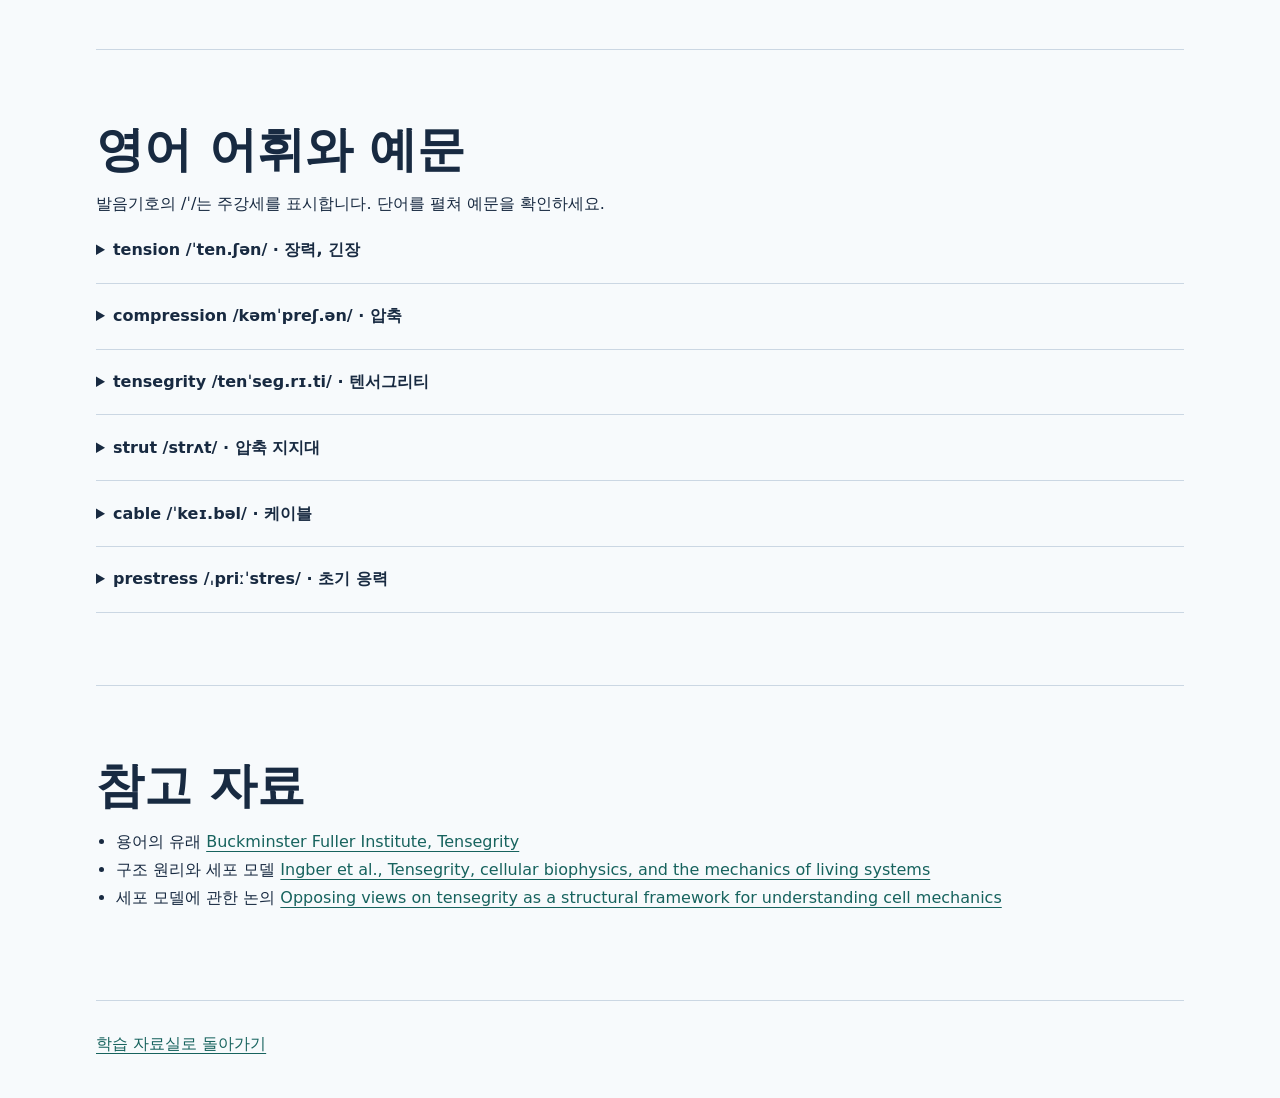
==== commit 3bcbf3d3: "Highlight the origin of tensegrity in a table" ====
--- a/lessons/tension-tensegrity.html
+++ b/lessons/tension-tensegrity.html
@@ -42,7 +42,16 @@
 <rect x="84" y="40" width="152" height="20" rx="3" fill="#17635e"/><path class="force" d="M26 50h52m-12-9 12 9-12 9M294 50h-52m12-9-12 9 12 9"/>
 </svg><figcaption>막대의 양 끝을 안쪽으로 누르면 막대 내부에 압축력이 생깁니다. 그림의 화살표는 각 부재의 끝에 가해지는 힘을 나타냅니다.</figcaption><p class="english" lang="en">Compression pushes the ends of a member toward each other.</p></figure>
 </div></section>
-<section class="wrap block" id="structure"><div class="hero-grid"><div><h2>힘이 만드는 구조</h2><p><strong lang="en">Tensegrity</strong>는 <strong lang="en">tension</strong>(장력)과 <strong lang="en">integrity</strong>(온전함)를 합친 말입니다. 버크민스터 풀러는 이를 <strong lang="en">tensional integrity</strong>의 줄임말로 설명했습니다. 여기서 온전함은 여러 부재가 힘의 균형을 이루며 하나의 구조로 형태를 유지한다는 뜻입니다.</p><p>이 3막대 텐서그리티에서는 서로 직접 닿지 않는 압축 막대 세 개를 장력을 받는 케이블 아홉 개가 연결합니다. 케이블에 미리 걸린 장력과 막대의 압축력이 균형을 이루어 형태를 유지합니다. 외부 하중이 가해지면 여러 부재의 내부 힘이 함께 달라질 수 있습니다.</p><p class="english" lang="en">In a three-strut tensegrity prism, a prestressed network of nine cables holds three separate compression struts in equilibrium.</p></div>
+<section class="wrap block" id="structure"><div class="hero-grid"><div><h2>힘이 만드는 구조</h2><table style="border:2px solid #17635e;background:#fff">
+<caption style="caption-side:top;text-align:left;padding:.55rem .75rem;background:#17635e;color:#fff;font-weight:700"><span lang="en">Tensegrity</span>의 어원</caption>
+<thead><tr><th scope="col" style="width:47%;padding-inline:.65rem">영어</th><th scope="col" style="padding-inline:.65rem">뜻</th></tr></thead>
+<tbody>
+<tr><th scope="row" lang="en" style="padding-inline:.65rem">tension</th><td style="padding-inline:.65rem">장력</td></tr>
+<tr><th scope="row" lang="en" style="padding-inline:.65rem">integrity</th><td style="padding-inline:.65rem">온전함</td></tr>
+<tr><th scope="row" lang="en" style="padding-inline:.65rem">tensegrity</th><td style="padding-inline:.65rem"><strong><span lang="en">tension</span> + <span lang="en">integrity</span></strong></td></tr>
+</tbody>
+</table>
+<p>버크민스터 풀러는 이 이름을 <strong lang="en">tensional integrity</strong>의 줄임말로 설명했습니다. 여기서 온전함은 여러 부재가 힘의 균형을 이루며 하나의 구조로 형태를 유지한다는 뜻입니다.</p><p>이 3막대 텐서그리티에서는 서로 직접 닿지 않는 압축 막대 세 개를 장력을 받는 케이블 아홉 개가 연결합니다. 케이블에 미리 걸린 장력과 막대의 압축력이 균형을 이루어 형태를 유지합니다. 외부 하중이 가해지면 여러 부재의 내부 힘이 함께 달라질 수 있습니다.</p><p class="english" lang="en">In a three-strut tensegrity prism, a prestressed network of nine cables holds three separate compression struts in equilibrium.</p></div>
 <figure><svg viewBox="0 0 360 310" role="img" aria-label="짙은 케이블 아홉 개와 밝은 나무색 압축 막대 세 개가 여섯 꼭짓점에서 연결됩니다">
 <defs><linearGradient id="wood-tone" x1="0%" y1="0%" x2="100%" y2="80%">
   <stop offset="0%" stop-color="#d6aa62"/>
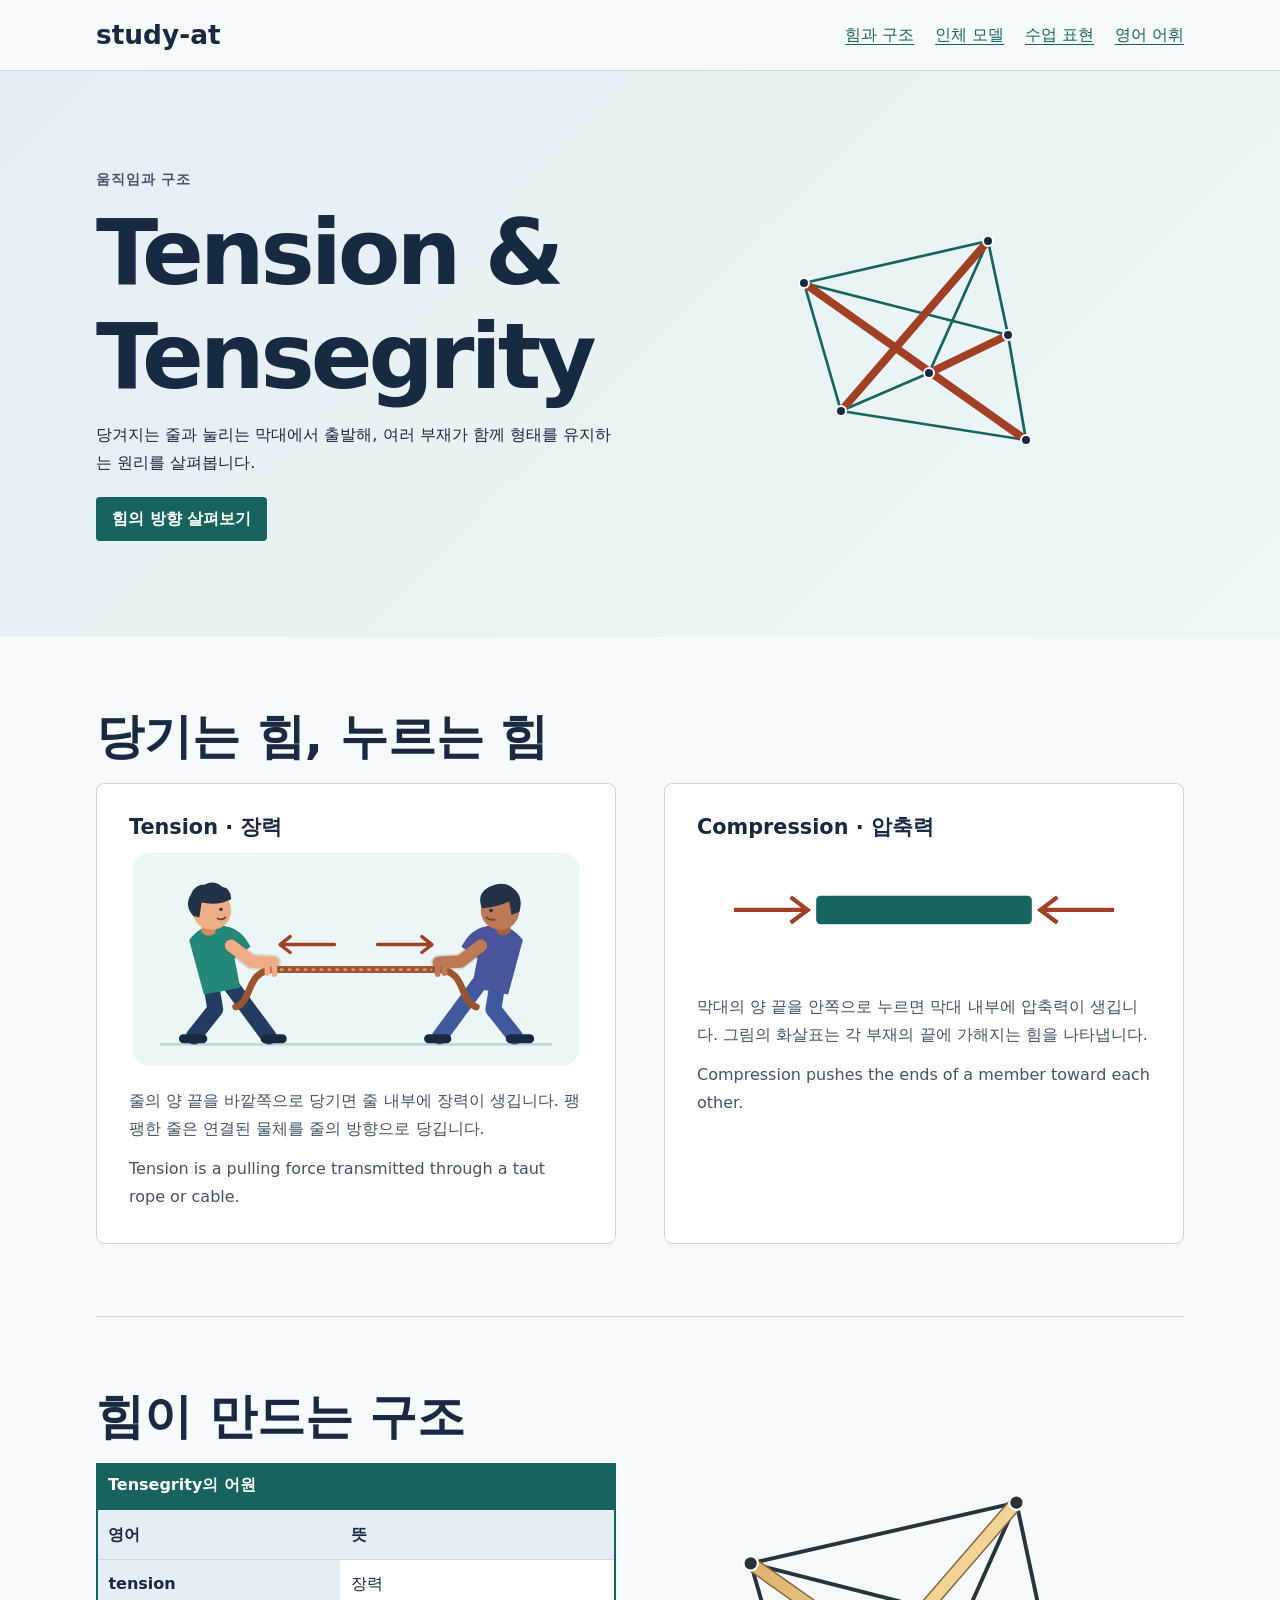
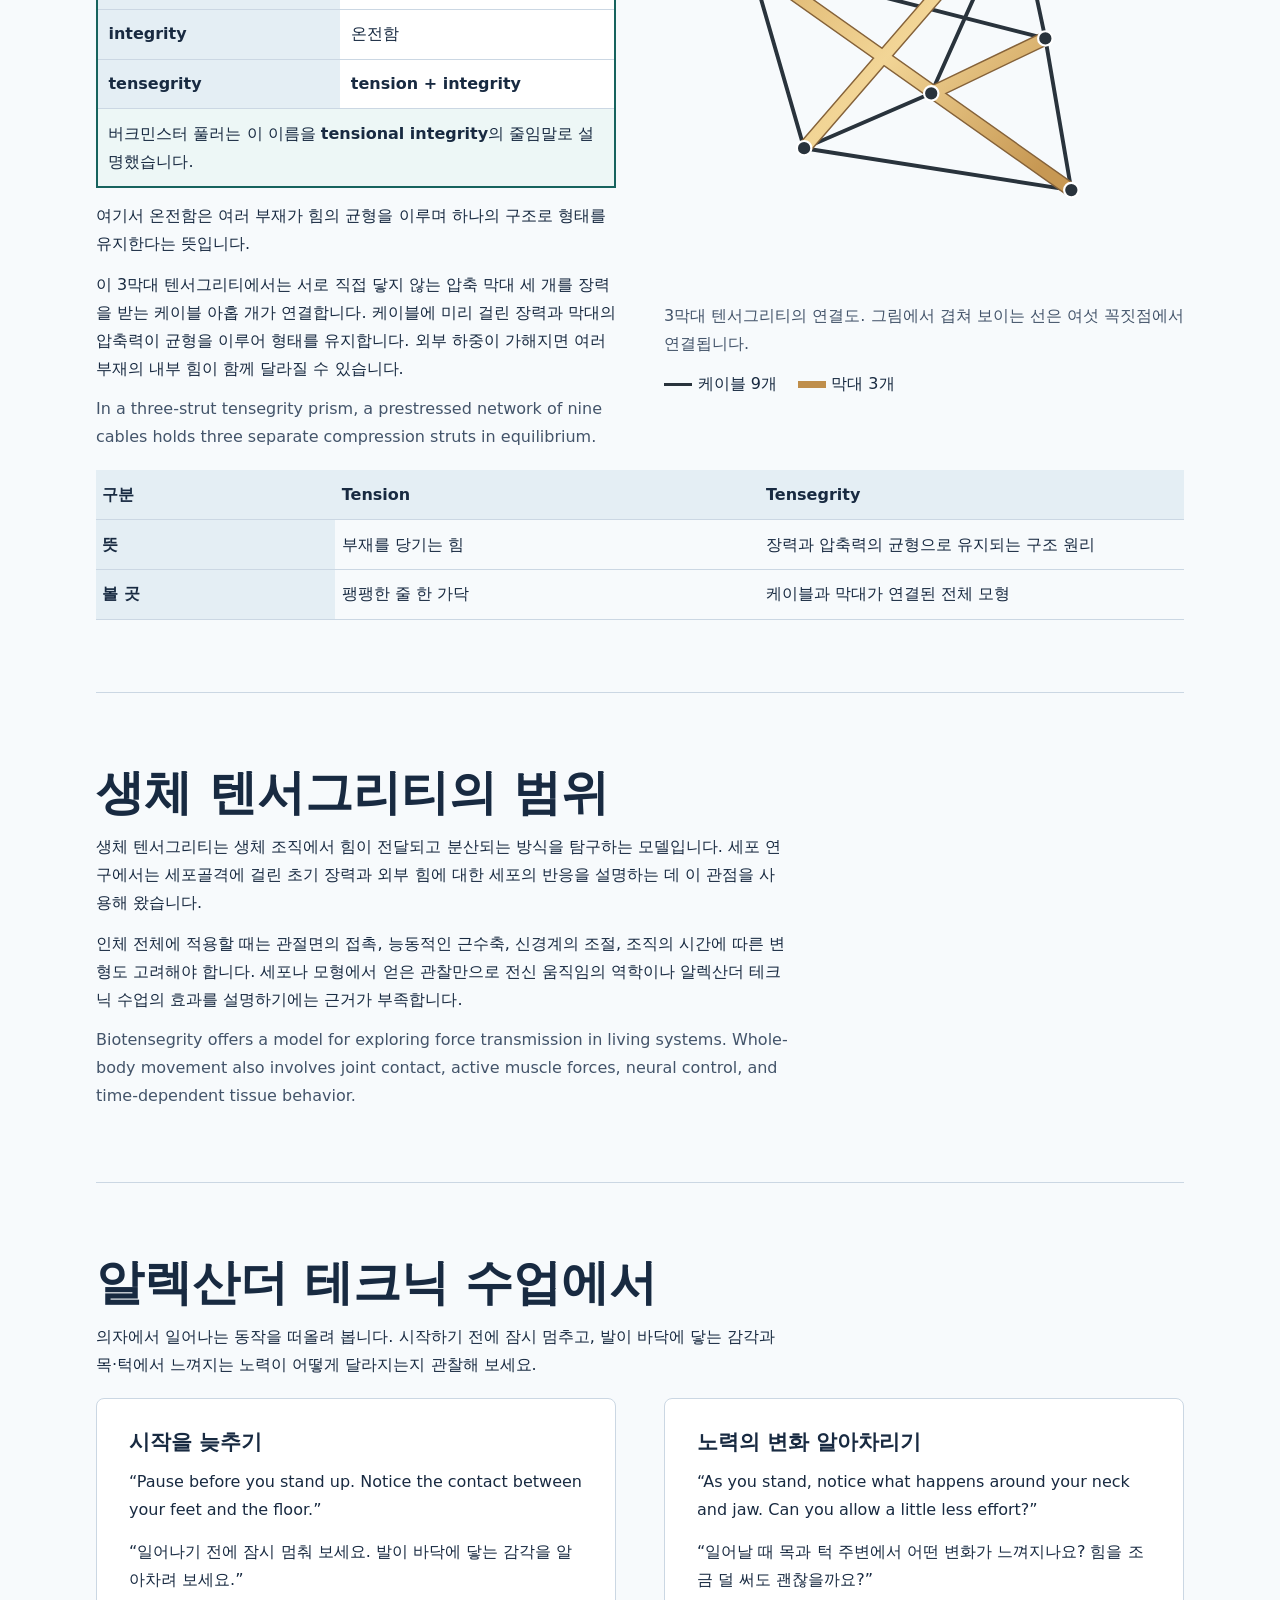
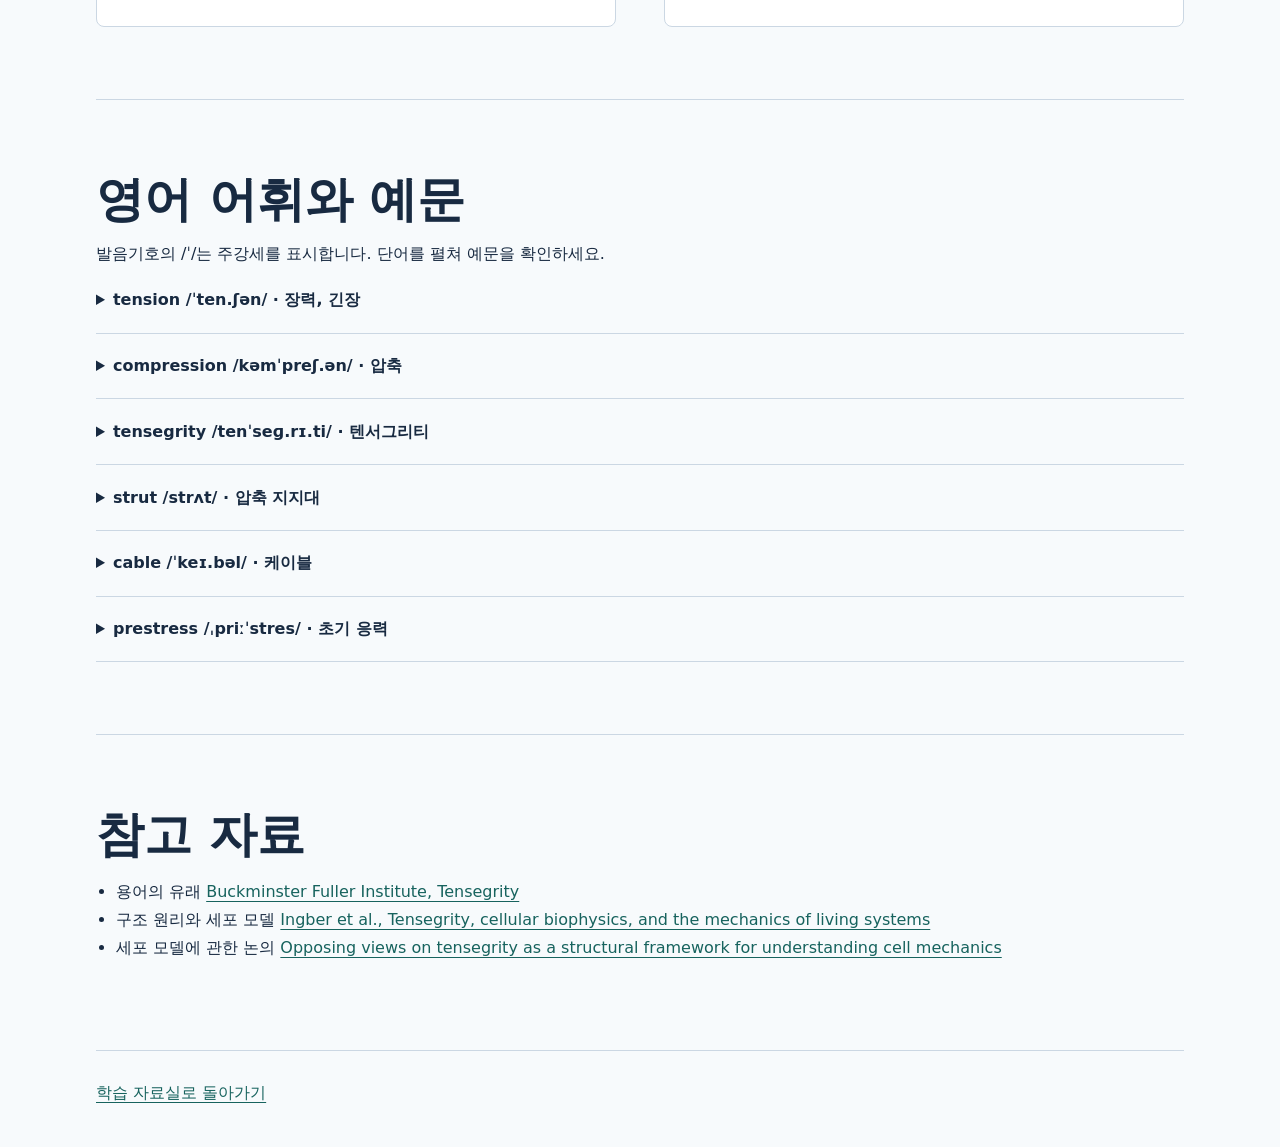
==== commit c03c48dc: "Include Fuller’s explanation in the etymology table" ====
--- a/lessons/tension-tensegrity.html
+++ b/lessons/tension-tensegrity.html
@@ -50,8 +50,9 @@
 <tr><th scope="row" lang="en" style="padding-inline:.65rem">integrity</th><td style="padding-inline:.65rem">온전함</td></tr>
 <tr><th scope="row" lang="en" style="padding-inline:.65rem">tensegrity</th><td style="padding-inline:.65rem"><strong><span lang="en">tension</span> + <span lang="en">integrity</span></strong></td></tr>
 </tbody>
+<tfoot><tr><td colspan="2" style="padding:.65rem;background:#edf7f6">버크민스터 풀러는 이 이름을 <strong lang="en">tensional integrity</strong>의 줄임말로 설명했습니다.</td></tr></tfoot>
 </table>
-<p>버크민스터 풀러는 이 이름을 <strong lang="en">tensional integrity</strong>의 줄임말로 설명했습니다. 여기서 온전함은 여러 부재가 힘의 균형을 이루며 하나의 구조로 형태를 유지한다는 뜻입니다.</p><p>이 3막대 텐서그리티에서는 서로 직접 닿지 않는 압축 막대 세 개를 장력을 받는 케이블 아홉 개가 연결합니다. 케이블에 미리 걸린 장력과 막대의 압축력이 균형을 이루어 형태를 유지합니다. 외부 하중이 가해지면 여러 부재의 내부 힘이 함께 달라질 수 있습니다.</p><p class="english" lang="en">In a three-strut tensegrity prism, a prestressed network of nine cables holds three separate compression struts in equilibrium.</p></div>
+<p>여기서 온전함은 여러 부재가 힘의 균형을 이루며 하나의 구조로 형태를 유지한다는 뜻입니다.</p><p>이 3막대 텐서그리티에서는 서로 직접 닿지 않는 압축 막대 세 개를 장력을 받는 케이블 아홉 개가 연결합니다. 케이블에 미리 걸린 장력과 막대의 압축력이 균형을 이루어 형태를 유지합니다. 외부 하중이 가해지면 여러 부재의 내부 힘이 함께 달라질 수 있습니다.</p><p class="english" lang="en">In a three-strut tensegrity prism, a prestressed network of nine cables holds three separate compression struts in equilibrium.</p></div>
 <figure><svg viewBox="0 0 360 310" role="img" aria-label="짙은 케이블 아홉 개와 밝은 나무색 압축 막대 세 개가 여섯 꼭짓점에서 연결됩니다">
 <defs><linearGradient id="wood-tone" x1="0%" y1="0%" x2="100%" y2="80%">
   <stop offset="0%" stop-color="#d6aa62"/>
